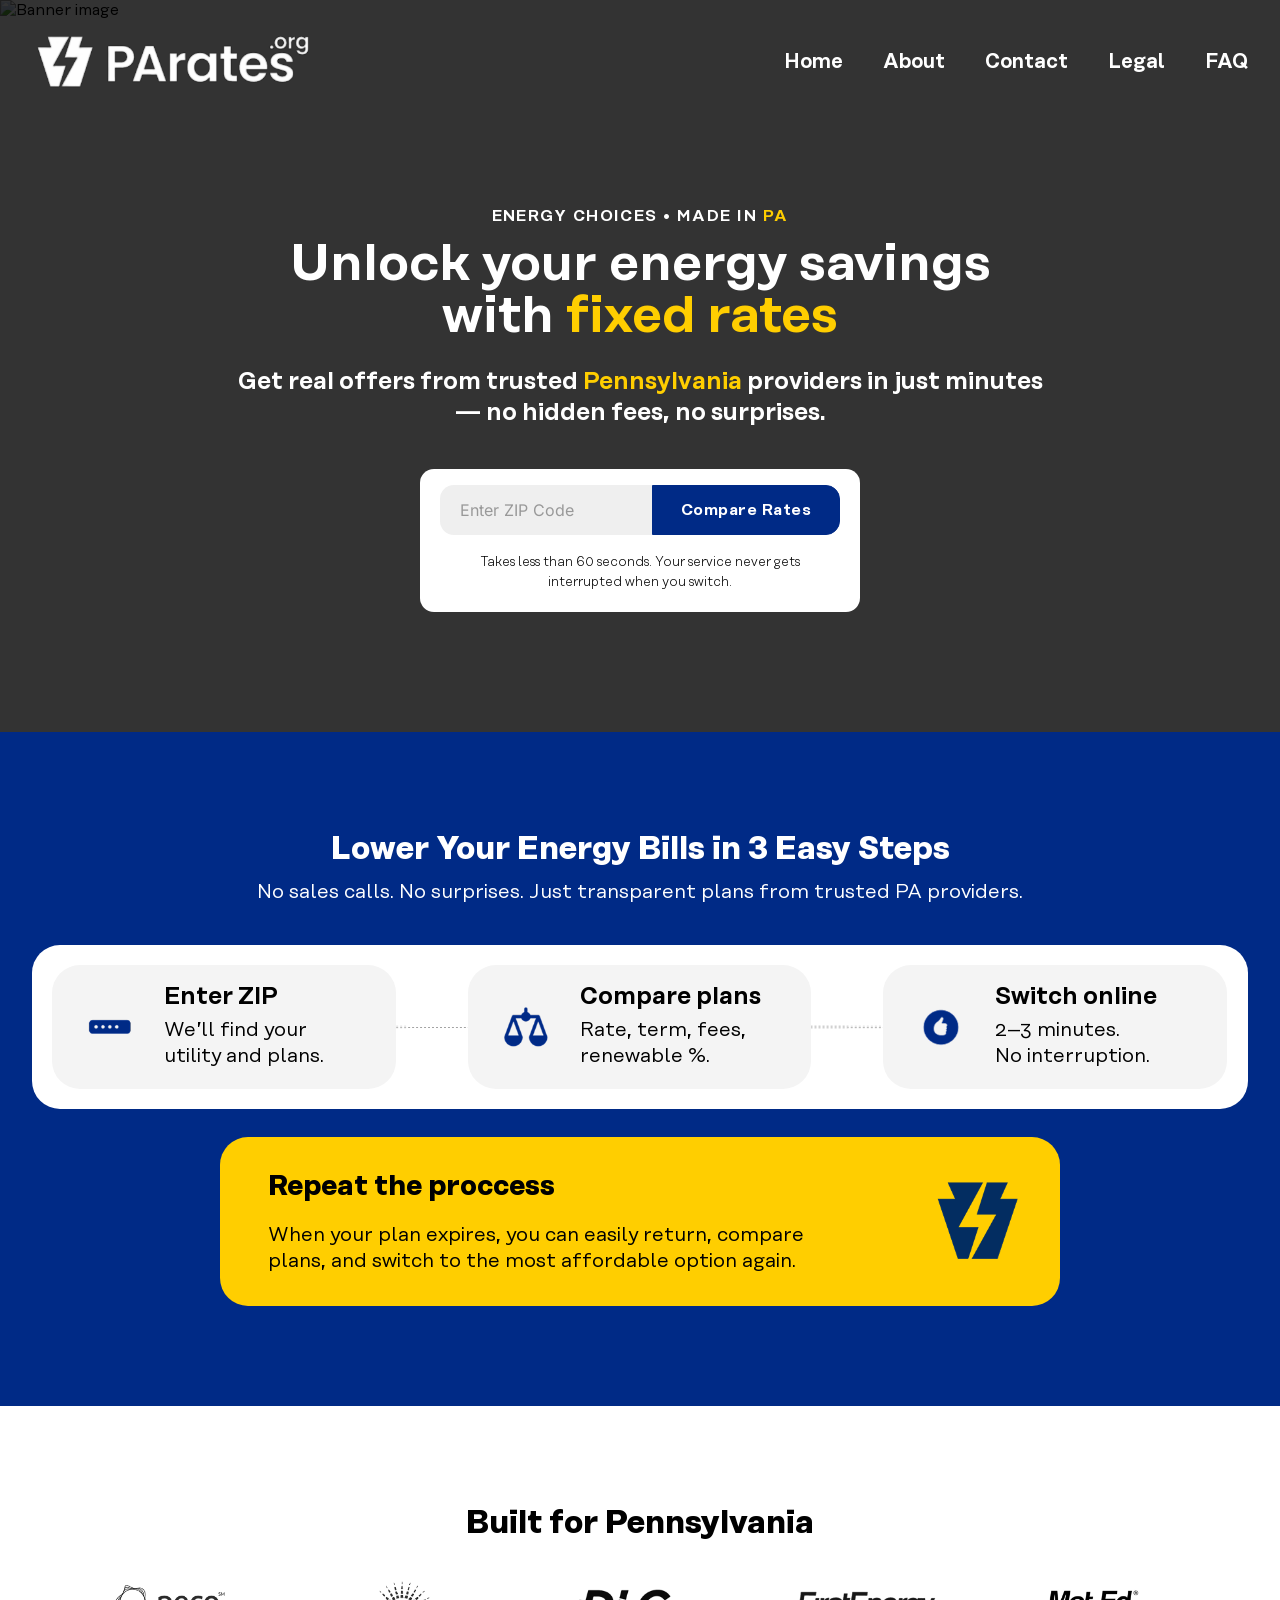
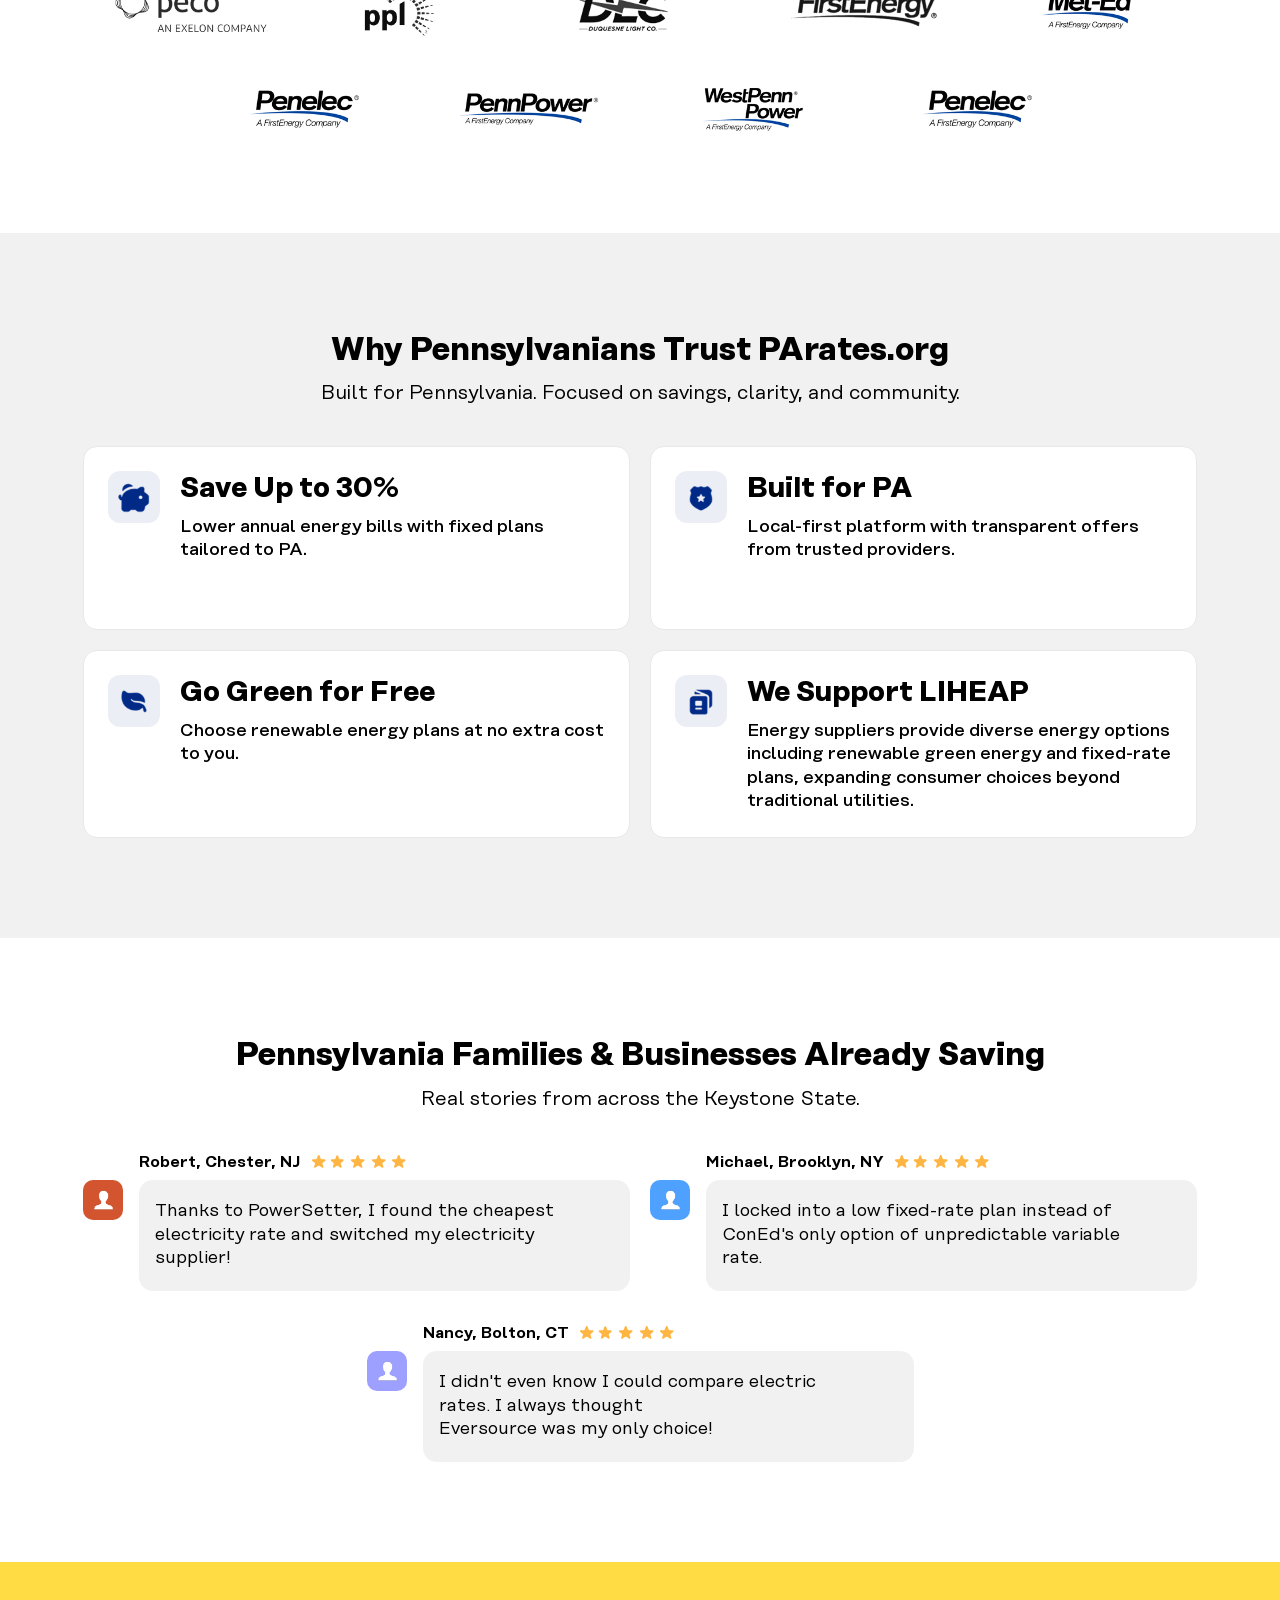
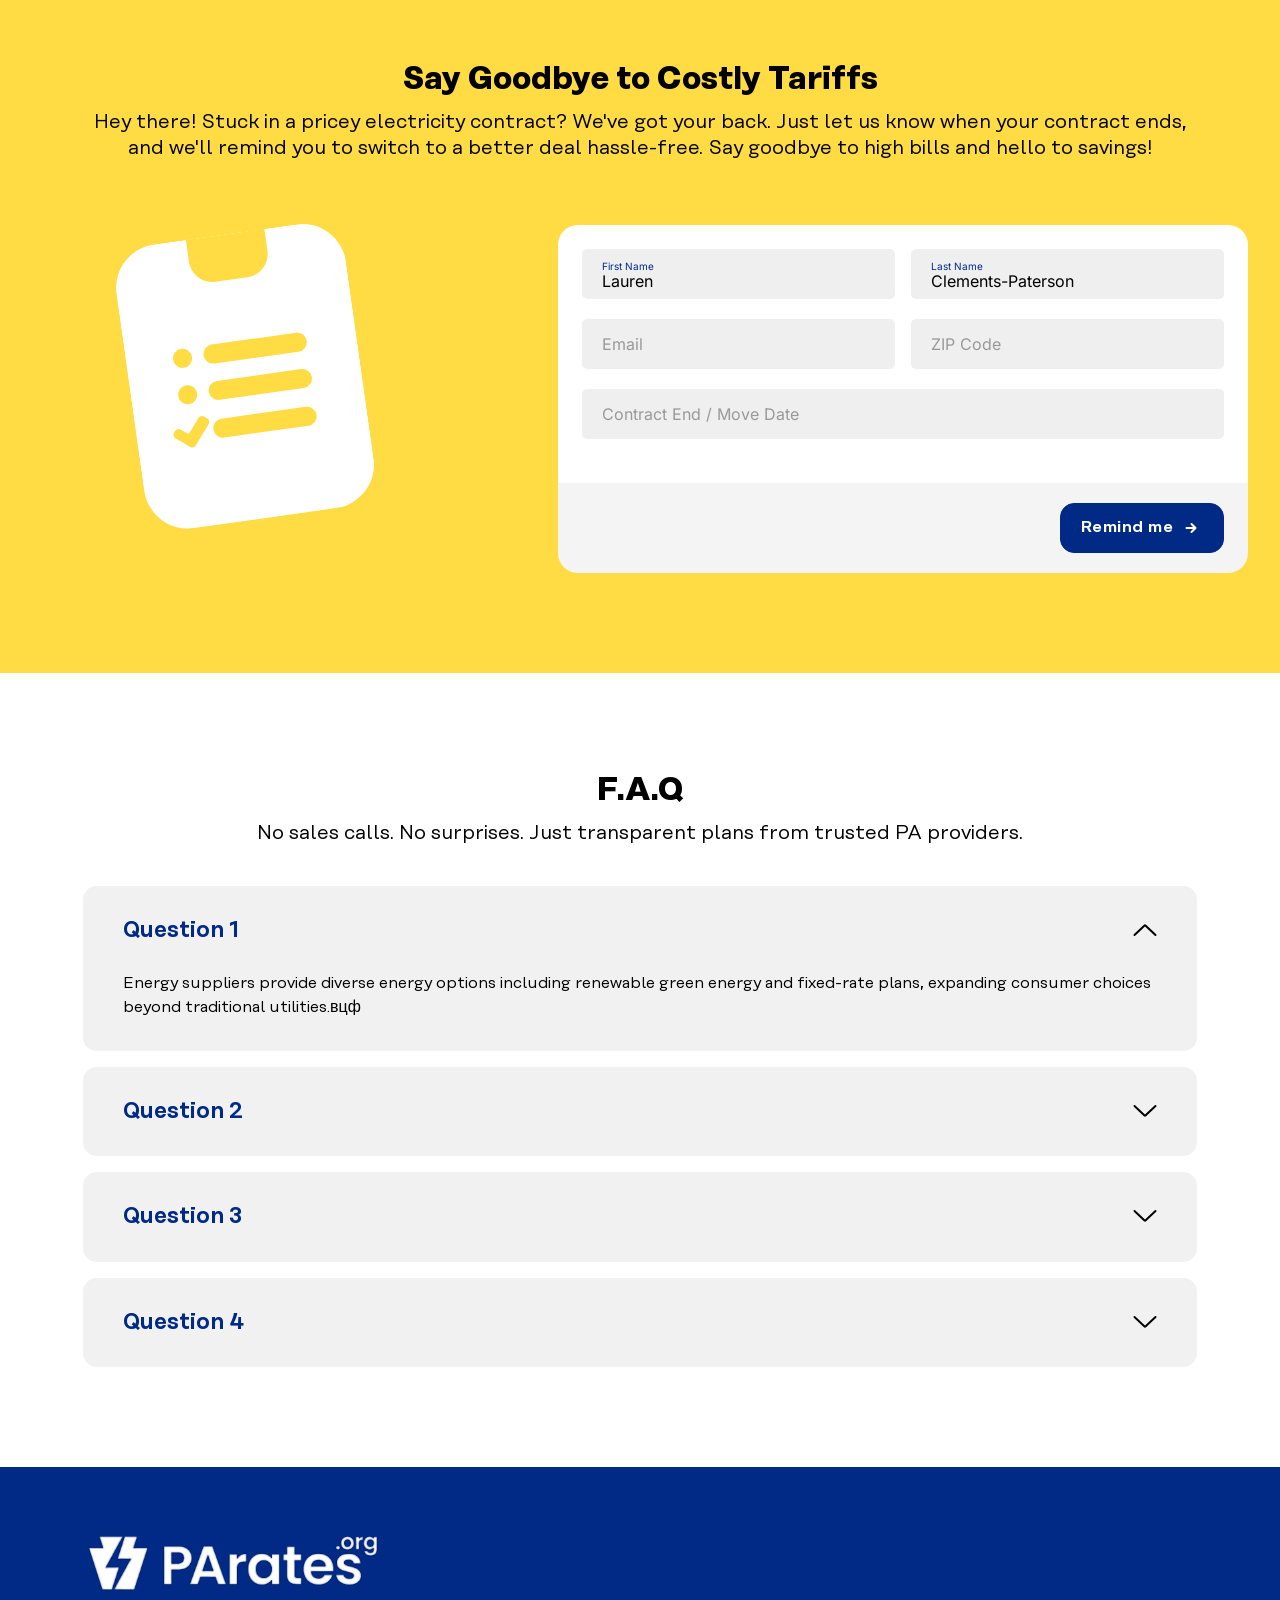
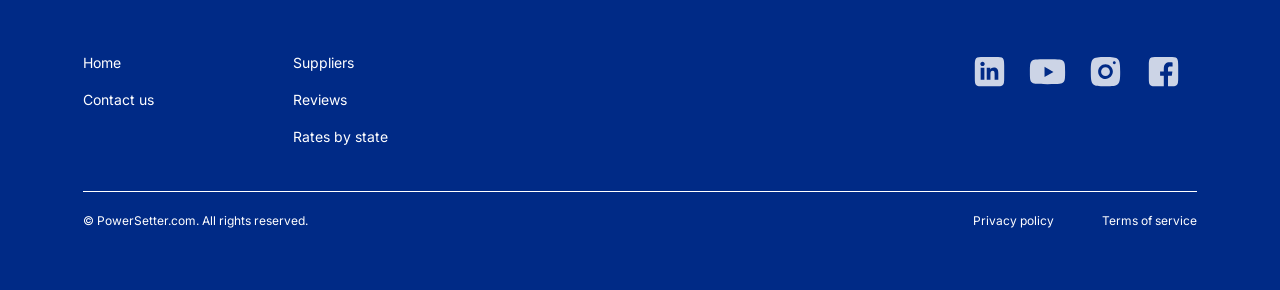
==== dest/index.html @ 34e2d86e "init commit" ====
<!DOCTYPE html>
<html lang="ru" dir="ltr">
  <head>
    <meta charset="UTF-8">
    <meta name="viewport" content="width=device-width, initial-scale=1.0, maximum-scale=1.0, user-scalable=0">
    <meta name="theme-color" content="#fff">
    <title>Main | PArates</title>
    <link href="libs/swiper/swiper-bundle.min.css" rel="stylesheet">
    <link href="styles/app.css" rel="stylesheet">
  </head>
  <body>
    <header class="header">
      <div class="container header__container">
        <div class="header__row">
          <div class="header__logo"><img class="header__logo-img" src="img/icons/logo-light.png" width="174" height="55" alt="Parates"></div>
          <nav class="header__nav" aria-label="Main navigation">
            <ul class="header__nav-list">
              <li class="header__nav-item"><a class="header__nav-link" href="#">Home</a></li>
              <li class="header__nav-item"><a class="header__nav-link" href="#about">About</a></li>
              <li class="header__nav-item"><a class="header__nav-link" href="#contact">Contact</a></li>
              <li class="header__nav-item"><a class="header__nav-link" href="#legal">Legal</a></li>
              <li class="header__nav-item"><a class="header__nav-link" href="#faq">FAQ</a></li>
            </ul>
          </nav>
          <button class="btn btn--reset btn--burger header__burger" aria-label="Toggle menu"></button>
        </div>
        <div class="header__overlay"></div>
      </div>
    </header>
    <div class="page-container container">
      <section class="section section--banner">
        <div class="home-banner">
          <div class="container home-banner__container"><img class="home-banner__img" src="img/content/home-banner/bg.png" width="1920" height="733" alt="Banner image">
            <div class="home-banner__body">
              <div class="home-banner__caption">Energy Choices • Made in <span>PA</span></div>
              <h1 class="home-banner__title">Unlock your energy savings with <span>fixed rates</span></h1>
              <div class="home-banner__text">Get real offers from trusted <span>Pennsylvania</span> providers in just minutes <br /> — no hidden fees, no surprises.</div>
              <form class="home-banner__form" action="/.php" method="POST">
                <div class="home-banner__form-group">
                  <label class="input">
                    <input class="input__cell home-banner__form-input" type="text" name="zip-code">
                    <div class="input__label">Enter ZIP Code</div>
                  </label>
                  <button class="btn btn--accent home-banner__form-submit" type="submit" aria-label="Send form">Compare Rates</button>
                </div>
                <div class="home-banner__form-caption">Takes less than 60 seconds. Your service never gets interrupted when you switch.</div>
              </form>
            </div>
          </div>
        </div>
      </section>
      <section class="section section--bg-blue">
        <div class="section__head">
          <h2 class="section__title">Lower Your Energy Bills in 3 Easy Steps</h2>
          <div class="section__text">No sales calls. No surprises. Just transparent plans from trusted PA providers.</div>
        </div>
        <div class="home-steps">
          <div class="home-steps__wrapper">
            <div class="home-steps__row">
              <div class="home-steps__card">
                <div class="home-steps__card-inner">
                  <div class="home-steps__card-icon--wrap"><img class="home-steps__card-icon" src="img/content/home-steps/icon_0.png" width="52" height="52" alt="Name card"></div>
                  <div class="home-steps__card-info">
                    <div class="home-steps__card-name">Enter ZIP</div>
                    <div class="home-steps__card-text">We’ll find your <br /> utility and plans.</div>
                  </div>
                </div>
              </div>
              <div class="home-steps__card">
                <div class="home-steps__card-inner">
                  <div class="home-steps__card-icon--wrap"><img class="home-steps__card-icon" src="img/content/home-steps/icon_1.png" width="52" height="52" alt="Name card"></div>
                  <div class="home-steps__card-info">
                    <div class="home-steps__card-name">Compare plans</div>
                    <div class="home-steps__card-text">Rate, term, fees, <br /> renewable %.</div>
                  </div>
                </div>
              </div>
              <div class="home-steps__card">
                <div class="home-steps__card-inner">
                  <div class="home-steps__card-icon--wrap"><img class="home-steps__card-icon" src="img/content/home-steps/icon_2.png" width="52" height="52" alt="Name card"></div>
                  <div class="home-steps__card-info">
                    <div class="home-steps__card-name">Switch online</div>
                    <div class="home-steps__card-text">2–3 minutes. <br /> No interruption.</div>
                  </div>
                </div>
              </div>
            </div>
          </div>
        </div>
        <div class="home-warning">
          <div class="home-warning__info">
            <div class="home-warning__name">Repeat the proccess</div>
            <div class="home-warning__text">When your plan expires, you can easily return, compare plans, and switch to the most affordable option again.</div>
          </div>
          <div class="home-warning__img--wrap"><img class="home-warning__img" src="img/content/home-warning/icon.png" width="84" height="84" alt="Repeat the proccess"></div>
        </div>
      </section>
      <section class="section">
        <div class="section__head"> 
          <h2 class="section__title">Built for Pennsylvania</h2>
        </div>
        <div class="home-partners">
          <div class="home-partners__row">
            <div class="home-partners__img--wrap"><img class="home-partners__img" src="img/content/home-partners/item_0.png" width="176" height="56" alt="Partner"></div>
            <div class="home-partners__img--wrap"><img class="home-partners__img" src="img/content/home-partners/item_1.png" width="176" height="56" alt="Partner"></div>
            <div class="home-partners__img--wrap"><img class="home-partners__img" src="img/content/home-partners/item_2.png" width="176" height="56" alt="Partner"></div>
            <div class="home-partners__img--wrap"><img class="home-partners__img" src="img/content/home-partners/item_3.png" width="176" height="56" alt="Partner"></div>
            <div class="home-partners__img--wrap"><img class="home-partners__img" src="img/content/home-partners/item_4.png" width="176" height="56" alt="Partner"></div>
            <div class="home-partners__img--wrap"><img class="home-partners__img" src="img/content/home-partners/item_5.png" width="176" height="56" alt="Partner"></div>
            <div class="home-partners__img--wrap"><img class="home-partners__img" src="img/content/home-partners/item_6.png" width="176" height="56" alt="Partner"></div>
            <div class="home-partners__img--wrap"><img class="home-partners__img" src="img/content/home-partners/item_7.png" width="176" height="56" alt="Partner"></div>
            <div class="home-partners__img--wrap"><img class="home-partners__img" src="img/content/home-partners/item_8.png" width="176" height="56" alt="Partner"></div>
          </div>
        </div>
      </section>
      <section class="section section--bg-gray">
        <div class="section__head"> 
          <h2 class="section__title">Why Pennsylvanians Trust PArates.org</h2>
          <div class="section__text">Built for Pennsylvania. Focused on savings, clarity, and community.</div>
        </div>
        <div class="home-benefits">
          <div class="home-benefits__row">
            <div class="home-benefits__card">
              <div class="home-benefits__card-inner">
                <div class="home-benefits__card-icon--wrap"><img class="home-benefits__card-icon" src="img/content/home-benefits/icon_0.png" width="36" height="36" alt="Name card"></div>
                <div class="home-benefits__info">
                  <div class="home-benefits__card-name">Save Up to 30%</div>
                  <div class="home-benefits__card-text">Lower annual energy bills with fixed plans tailored to PA.</div>
                </div>
              </div>
            </div>
            <div class="home-benefits__card">
              <div class="home-benefits__card-inner">
                <div class="home-benefits__card-icon--wrap"><img class="home-benefits__card-icon" src="img/content/home-benefits/icon_1.png" width="36" height="36" alt="Name card"></div>
                <div class="home-benefits__info">
                  <div class="home-benefits__card-name">Built for PA</div>
                  <div class="home-benefits__card-text">Local-first platform with transparent offers from trusted providers.</div>
                </div>
              </div>
            </div>
            <div class="home-benefits__card">
              <div class="home-benefits__card-inner">
                <div class="home-benefits__card-icon--wrap"><img class="home-benefits__card-icon" src="img/content/home-benefits/icon_2.png" width="36" height="36" alt="Name card"></div>
                <div class="home-benefits__info">
                  <div class="home-benefits__card-name">Go Green for Free</div>
                  <div class="home-benefits__card-text">Choose renewable energy plans at no extra cost to you.</div>
                </div>
              </div>
            </div>
            <div class="home-benefits__card">
              <div class="home-benefits__card-inner">
                <div class="home-benefits__card-icon--wrap"><img class="home-benefits__card-icon" src="img/content/home-benefits/icon_3.png" width="36" height="36" alt="Name card"></div>
                <div class="home-benefits__info">
                  <div class="home-benefits__card-name">We Support LIHEAP</div>
                  <div class="home-benefits__card-text">Energy suppliers provide diverse energy options including renewable green energy and fixed-rate plans, expanding consumer choices beyond traditional utilities.</div>
                </div>
              </div>
            </div>
          </div>
        </div>
      </section>
      <section class="section">
        <div class="section__head"> 
          <h2 class="section__title">Pennsylvania Families & Businesses Already Saving</h2>
          <div class="section__text">Real stories from across the Keystone State.</div>
        </div>
        <div class="home-reviews">
          <div class="home-reviews__row">
            <div class="home-reviews__card">
              <div class="home-reviews__card-inner">
                <div class="home-reviews__card-head">
                  <div class="home-reviews__card-name">Robert, Chester, NJ</div>
                  <div class="home-reviews__card-rating--wrap"><img class="home-reviews__card-rating" src="img/icons/rating/rating-5.svg" width="99" height="18" alt="5 star"></div>
                </div>
                <div class="home-reviews__card-body">
                  <div class="home-reviews__card-ava--wrap" style="background-color: #d3552f"></div>
                  <div class="home-reviews__card-content">
                    <div class="home-reviews__card-text">Thanks to PowerSetter, I found the cheapest electricity rate and switched my electricity supplier!</div>
                  </div>
                </div>
              </div>
            </div>
            <div class="home-reviews__card">
              <div class="home-reviews__card-inner">
                <div class="home-reviews__card-head">
                  <div class="home-reviews__card-name">Michael, Brooklyn, NY</div>
                  <div class="home-reviews__card-rating--wrap"><img class="home-reviews__card-rating" src="img/icons/rating/rating-5.svg" width="99" height="18" alt="5 star"></div>
                </div>
                <div class="home-reviews__card-body">
                  <div class="home-reviews__card-ava--wrap" style="background-color: #4fa1ff"></div>
                  <div class="home-reviews__card-content">
                    <div class="home-reviews__card-text">I locked into a low fixed-rate plan instead of ConEd's only option of unpredictable variable rate.</div>
                  </div>
                </div>
              </div>
            </div>
            <div class="home-reviews__card">
              <div class="home-reviews__card-inner">
                <div class="home-reviews__card-head">
                  <div class="home-reviews__card-name">Nancy, Bolton, CT</div>
                  <div class="home-reviews__card-rating--wrap"><img class="home-reviews__card-rating" src="img/icons/rating/rating-5.svg" width="99" height="18" alt="5 star"></div>
                </div>
                <div class="home-reviews__card-body">
                  <div class="home-reviews__card-ava--wrap" style="background-color: #9da0ff"></div>
                  <div class="home-reviews__card-content">
                    <div class="home-reviews__card-text">I didn't even know I could compare electric rates. I always thought <br />Eversource was my only choice!</div>
                  </div>
                </div>
              </div>
            </div>
          </div>
        </div>
      </section>
      <section class="section section--bg-yellow">
        <div class="section__head"> 
          <h2 class="section__title">Say Goodbye to Costly Tariffs</h2>
          <div class="section__text">Hey there! Stuck in a pricey electricity contract? We've got your back. Just let us know when your contract ends, and we'll remind you to switch to a better deal hassle-free. Say goodbye to high bills and hello to savings!</div>
        </div>
        <div class="home-feedback">
          <div class="home-feedback__img--wrap"><img class="home-feedback__img" src="img/content/home-feedback/img.svg" width="233" height="288" alt="Say Goodbye to Costly Tariffs"></div>
          <form class="home-feedback__form" action="/.php" method="POST">
            <div class="home-feedback__form-body">
              <label class="input">
                <input class="input__cell" type="text" name="first-name" value="Lauren">
                <div class="input__label">First Name</div>
              </label>
              <label class="input">
                <input class="input__cell" type="text" name="last-name" value="Clements-Paterson">
                <div class="input__label">Last Name</div>
              </label>
              <label class="input">
                <input class="input__cell" type="text" name="email">
                <div class="input__label">Email</div>
              </label>
              <label class="input">
                <input class="input__cell" type="text" name="zip-code">
                <div class="input__label">ZIP Code</div>
              </label>
              <label class="input">
                <input class="input__cell" type="text" name="contract-end">
                <div class="input__label">Contract End / Move Date</div>
              </label>
            </div>
            <div class="home-feedback__form-footer">
              <button class="btn btn--accent btn--arrow-right" type="submit" aria-label="Send form">Remind me</button>
            </div>
          </form>
        </div>
      </section>
      <section class="section">
        <div class="section__head"> 
          <h2 class="section__title">F.A.Q</h2>
          <div class="section__text">No sales calls. No surprises. Just transparent plans from trusted PA providers.</div>
        </div>
        <div class="home-faq">
          <div class="home-faq__card">
            <button class="btn--reset home-faq__card-btn js-acc" aria-expanded="true" aria-label="Toggle acc">Question 1</button>
            <div class="home-faq__card-content">
              <p>Energy suppliers provide diverse energy options including renewable green energy and fixed-rate plans, expanding consumer choices beyond traditional utilities.вцф</p>
            </div>
          </div>
          <div class="home-faq__card">
            <button class="btn--reset home-faq__card-btn js-acc" aria-expanded="false" aria-label="Toggle acc">Question 2</button>
            <div class="home-faq__card-content">
              <p>Answer 2</p>
            </div>
          </div>
          <div class="home-faq__card">
            <button class="btn--reset home-faq__card-btn js-acc" aria-expanded="false" aria-label="Toggle acc">Question 3</button>
            <div class="home-faq__card-content">
              <p>Answer 3</p>
            </div>
          </div>
          <div class="home-faq__card">
            <button class="btn--reset home-faq__card-btn js-acc" aria-expanded="false" aria-label="Toggle acc">Question 4</button>
            <div class="home-faq__card-content">
              <p>Answer 4</p>
            </div>
          </div>
        </div>
      </section>
    </div>
    <footer class="footer">
      <div class="container footer__container"><a class="footer__logo" href="#"><img src="img/icons/logo-light.png" width="174" height="55" alt="Parates"></a>
        <div class="footer__main">
          <div class="footer__col">
            <nav class="footer__nav" aria-label="Main navigation">
              <ul>
                <li><a href="#">Home</a></li>
                <li><a href="#">Suppliers</a></li>
                <li><a href="#">Contact us</a></li>
                <li><a href="#">Reviews</a></li>
                <li><a href="#">Rates by state</a></li>
              </ul>
            </nav>
          </div>
          <div class="footer__col">
            <div class="footer__social social social--light"><a class="social__link social__link--ln" href="#ln" target="_blank" title="Go to LinkedIn"></a><a class="social__link social__link--yb" href="#yb" target="_blank" title="Go to YouTube"></a><a class="social__link social__link--inst" href="#inst" target="_blank" title="Go to Instagram"></a><a class="social__link social__link--fb" href="#fb" target="_blank" title="Go to Facebook"></a></div>
          </div>
        </div>
        <div class="footer__copy">
          <div class="footer__copy-col">
            <p>© PowerSetter.com. All rights reserved.</p>
          </div>
          <div class="footer__copy-col"><a href="privacy-policy.html">Privacy policy</a><a href="terms.html">Terms of service</a></div>
        </div>
      </div>
    </footer>
    <script src="libs/swiper/swiper-bundle.min.js"></script>
    <script src="scripts/main.js"></script>
  </body>
</html>
---- dest/styles/app.css ----
:root {
  --color-white-solid: #fff;
  --color-azure-26: #002a86;
  --color-yellow-50-120: rgba(255, 206, 0, 0.12);
  --color-yellow-50-0: rgba(255, 206, 0, 0);
  --color-white--120: rgba(255, 255, 255, 0.12);
  --color-white--360: rgba(255, 255, 255, 0.36);
  --color-white--750: rgba(255, 255, 255, 0.75);
  --color-yellow-50: #ffce00;
  --color-grey-11: #1b1b1b;
  --color-azure-31: #1a3d86;
  --color-white--850: rgba(255, 255, 255, 0.85);
  --color-grey-17: #2b2b2b;
  --color-grey-33: #555;
  --color-grey-96: #f5f5f5;
  --color-grey-91: #e8e8e8;
  --color-azure-26-80: rgba(0, 42, 134, 0.08);
  --color-spring-green-44-100: rgba(58, 166, 85, 0.1);
  --color-spring-green-44: #3aa655;
  --color-grey-40: #666;
  --color-azure-17: #0b1e4b;
  --color-white--920: rgba(255, 255, 255, 0.92);
  --color-black--100: rgba(0, 0, 0, 0.1);
  --color-yellow-50-160: rgba(255, 206, 0, 0.16);
  --color-orange-41: #d19b00;
  --color-white--180: rgba(255, 255, 255, 0.18);
  --color-white--900: rgba(255, 255, 255, 0.9);
  --color-orange-48: #f5b400;
  --resolution-blue: #002a86;
  --green-energy: #3aa655;
  --colorcharcoal: #2b2b2b;
  --keystone-gold: #ffce00;
  --font-family: "Inter", sans-serif;
  --second-family: "Rational Text", sans-serif;
  --third-family: "Rational Display", sans-serif;
}

@font-face {
  font-display: swap;
	font-family: 'Inter';
	font-style: normal;
	font-weight: 400;
	src: url('../fonts/inter/inter-regular.woff2') format('woff2'),
		url('../fonts/inter/inter-regular.ttf') format('truetype');
}

@font-face {
  font-display: swap;
	font-family: 'Inter';
	font-style: normal;
	font-weight: 600;
	src: url('../fonts/inter/inter-semibold.woff2') format('woff2'),
		url('../fonts/inter/inter-semibold.ttf') format('truetype');
}

@font-face {
  font-display: swap;
	font-family: 'Inter';
	font-style: normal;
	font-weight: 700;
	src: url('../fonts/inter/inter-bold.woff2') format('woff2'),
		url('../fonts/inter/inter-bold.ttf') format('truetype');
}

@font-face {
  font-display: swap;
	font-family: 'Rational Text';
	font-style: normal;
	font-weight: 200;
	src: url('../fonts/rational-text/rational-text-extralight.woff2') format('woff2'),
		url('../fonts/rational-text/rational-text-extralight.ttf') format('truetype');
}

@font-face {
  font-display: swap;
	font-family: 'Rational Text';
	font-style: normal;
	font-weight: 300;
	src: url('../fonts/rational-text/rational-text-light.woff2') format('woff2'),
		url('../fonts/rational-text/rational-text-light.ttf') format('truetype');
}

@font-face {
  font-display: swap;
	font-family: 'Rational Text';
	font-style: normal;
	font-weight: 400;
	src: url('../fonts/rational-text/rational-text-book.woff2') format('woff2'),
		url('../fonts/rational-text/rational-text-book.ttf') format('truetype');
}

@font-face {
  font-display: swap;
	font-family: 'Rational Text';
	font-style: normal;
	font-weight: 500;
	src: url('../fonts/rational-text/rational-text-medium.woff2') format('woff2'),
		url('../fonts/rational-text/rational-text-medium.ttf') format('truetype');
}

@font-face {
  font-display: swap;
	font-family: 'Rational Text';
	font-style: normal;
	font-weight: 600;
	src: url('../fonts/rational-text/rational-text-semibold.woff2') format('woff2'),
		url('../fonts/rational-text/rational-text-semibold.ttf') format('truetype');
}

@font-face {
  font-display: swap;
	font-family: 'Rational Display';
	font-style: normal;
	font-weight: 500;
	src: url('../fonts/rational-display/rational-display-medium.woff2') format('woff2'),
		url('../fonts/rational-display/rational-display-medium.ttf') format('truetype');
}

@font-face {
  font-display: swap;
	font-family: 'Rational Display';
	font-style: normal;
	font-weight: 600;
	src: url('../fonts/rational-display/rational-display-semibold.woff2') format('woff2'),
		url('../fonts/rational-display/rational-display-semibold.ttf') format('truetype');
}

@font-face {
  font-display: swap;
	font-family: 'Rational Display';
	font-style: normal;
	font-weight: 700;
	src: url('../fonts/rational-display/rational-display-bold.woff2') format('woff2'),
		url('../fonts/rational-display/rational-display-bold.ttf') format('truetype');
}

html {
  line-height: 1.15;
  -webkit-text-size-adjust: 100%;
}

body {
  margin: 0;
}

h1 {
  font-size: 2em;
  margin: .67em 0;
}

hr {
  box-sizing: content-box;
  height: 0;
  overflow: visible;
}

a {
  background-color: transparent;
}

abbr[title] {
  border-bottom: none;
  text-decoration: underline dotted;
}

b,strong {
  font-weight: bolder;
}

small {
  font-size: 87%;
}

sub,sup {
  font-size: 75%;
  line-height: 0;
  position: relative;
  vertical-align: baseline;
}

sub {
  bottom: -.25em;
}

sup {
  top: -.5em;
}

img {
  border-style: none;
}

button,input,optgroup,select,textarea {
  font-family: inherit;
  font-size: 100%;
  line-height: 1.15;
  margin: 0;
}

button,input {
  overflow: visible;
}

button,select {
  text-transform: none;
}

[type="button"],[type="reset"],[type="submit"],button {
  -webkit-appearance: button;
}

[type="button"]::-moz-focus-inner,[type="reset"]::-moz-focus-inner,[type="submit"]::-moz-focus-inner,button::-moz-focus-inner {
  border-style: none;
  padding: 0;
}

[type="button"]:-moz-focusring,[type="reset"]:-moz-focusring,[type="submit"]:-moz-focusring,button:-moz-focusring {
  outline: 1px dotted ButtonText;
}

fieldset {
  padding: .35em .75em .625em;
}

legend {
  box-sizing: border-box;
  color: inherit;
  display: table;
  max-width: 100%;
  white-space: normal;
  padding: 0;
}

progress {
  vertical-align: baseline;
}

textarea {
  overflow: auto;
}

[type="checkbox"],[type="radio"] {
  box-sizing: border-box;
  padding: 0;
}

[type="number"]::-webkit-inner-spin-button,[type="number"]::-webkit-outer-spin-button {
  height: auto;
}

[type="search"] {
  -webkit-appearance: textfield;
  outline-offset: -2px;
}

[type="search"]::-webkit-search-decoration {
  -webkit-appearance: none;
}

::-webkit-file-upload-button {
  -webkit-appearance: button;
  font: inherit;
}

summary {
  display: list-item;
}

* {
  box-sizing: border-box;
}

details,main {
  display: block;
}

code,kbd,pre,samp {
  font-family: monospace, monospace;
  font-size: 1em;
}

[hidden],template {
  display: none;
}

a,button {
  -webkit-tap-highlight-color: transparent;
}

.link,a {
  text-decoration: underline;
  text-decoration-color: transparent;
  text-underline-offset: 8px;
  transition: .15s;
}

.link:hover,a:hover {
}

body {
  font-family: var(--second-family);
  color: #000;
  font-weight: 400;
  font-size: 16px;
  line-height: 1.3;
  background: #fff;
	/* overflow-x: hidden */;
}

.h1,.h2,.h3,.h4,.h5,h1,h2,h3,h4,h5 {
  color: #000;
  font-family: var(--third-family);
  font-weight: 700;
  margin-top: 0;
}

.h1,h1 {
  font-weight: 600;
  font-size: 26px;
  line-height: 1;
  margin: 0 0 24px;
}

.h2,h2 {
  font-size: 24px;
  line-height: 1.1;
  margin: 0 0 20px;
}

.h3,h3 {
  font-size: 20px;
  line-height: 1.2;
  margin: 0 0 24px;
}

.h4,h4 {
  font-size: 24px;
  line-height: 1.1;
  margin: 0 0 16px;
}

.text,p {
  font-weight: 400;
  font-size: 14px;
  line-height: 1.5;
  margin: 16px 0;
}

ul:not([class]) {
  font-weight: 400;
  font-size: 16px;
  line-height: 1.8;
}

b,strong {
  font-weight: 700;
}

.text-uppercace {
  text-transform: uppercase;
}

.text-center {
  text-align: center;
}

.text-lg-center {
}

.container {
  margin-right: auto;
  margin-left: auto;
  padding: 0 10px;
  max-width: 1178px;
}

.wrapper {
  overflow: hidden;
}

.page-container {
  flex: 1 1 auto;
}

.main-aside-container {
  margin: 20px 0 80px;
}

.main-block {
  width: 100%;
}

.aside {
  min-width: 212px;
  max-width: 212px;
  margin-left: 102px;
}

.btn {
  font-family: var(--second-family);
  color: var(--color-white-solid);
  font-weight: 600;
  font-size: 13px;
  letter-spacing: 0.04em;
  white-space: nowrap;
  line-height: unset;
  position: relative;
  text-decoration: none;
  background: transparent;
  display: inline-flex;
  align-items: center;
  justify-content: center;
  padding: 0 20px;
  min-height: 50px;
  transition: .2s;
  border-radius: 5px;
  outline: 0;
  cursor: pointer;
  user-select: none;
  border: 1px solid var(--color-white-solid);
}

.btn:hover {
}

.btn--reset {
  margin: 0;
  padding: 0;
  outline: 0;
  border: 0;
  min-height: 1px;
  border-radius: 0;
  background-color: transparent;
  cursor: pointer;
}

.btn--accent {
  color: var(--color-white-solid);
  background: var(--color-azure-26);
  border-color: var(--color-azure-26);
  box-shadow: 0 3px 8px 0 rgba(0, 0, 0, 0);
}

.btn--accent:hover {
}

.btn--accent.btn--arrow-right:after {
  background-image: url('../img/icons/arrow-right-light.svg');
}

.btn--burger:before {
  content: '';
  width: 24px;
  height: 24px;
  min-width: 24px;
  background-repeat: no-repeat;
  background-position: center;
  background-size: contain;
}

.btn--arrow-right:after {
  content: '';
  width: 24px;
  height: 24px;
  min-width: 24px;
  background-repeat: no-repeat;
  background-position: center;
  background-size: contain;
  margin-left: 6px;
}

.btn--burger:before {
  background-image: url('../img/icons/burger.svg');
}

.btns-spacer {
  display: flex;
  flex-wrap: wrap;
  margin-bottom: -12px;
}

.btns-spacer > * {
  margin-right: 12px;
  margin-bottom: 12px;
}

.form__group {
  display: flex;
  flex-wrap: wrap;
  gap: 0 16px;
}

.form__group > * {
  width: calc(50% - 10px);
}

.form__send {
  width: 100%;
  min-height: 64px;
}

.form__footer {
  margin-top: 24px;
}

.input {
  font-family: var(--font-family);
  margin-bottom: 20px;
  display: block;
  position: relative;
}

.input__label {
  color: #999;
  font-weight: 400;
  font-size: 16px;
  line-height: 1.2;
  display: inline-block;
  position: absolute;
  top: 16px;
  left: 20px;
  transition: .2s;
}

.input__cell {
  position: relative;
  font-family: var(--font-family);
  color: #000;
  font-weight: 400;
  font-size: 16px;
  line-height: 1.2;
  background: #efefef;
  border-radius: 5px;
  min-height: 50px;
  padding-right: 20px;
  padding-left: 20px;
  padding-top: 16px;
  width: 100%;
  transition: .2s;
  resize: none;
  border: none;
  outline: none;
}

.input__cell:focus ~ .input__label {
  color: var(--color-azure-26);
  font-size: 10px;
  top: 11px;
}

.input__cell:focus::placeholder {
  color: transparent;
}

.input-has-value .input__label {
  color: var(--color-azure-26);
  font-size: 10px;
  top: 11px;
}

.list-reset {
  list-style: none;
  padding: 0;
  margin: 0;
}

.overflow-hidden {
  overflow: hidden;
}

.visibility-hidden {
  visibility: hidden;
}

img {
  display: block;
  max-width: 100%;
  width: auto;
  height: auto;
}

.img-cover {
  position: absolute;
  top: 0;
  left: 0;
  width: 100%;
}

.img-cover--wrap {
  overflow: hidden;
  position: relative;
}

.hide-xl-down {
}

.hide-xl-only {
}

.hide-lg-down {
}

.hide-lg-up {
}

.hide-md-down {
}

.hide-md-up {
}

.hide-sm-down {
}

.hide-sm-only {
}

.social {
  display: flex;
}

.social__link {
  display: inline-flex;
  align-items: center;
  margin-right: 10px;
  opacity: .8;
  transition: .2s;
}

.social__link:hover {
}

.social__link:before {
  content: '';
  background-repeat: no-repeat;
  background-position: center;
  background-size: contain;
  width: 48px;
  height: 48px;
  min-width: 48px;
}

.social__link--ln:before {
}

.social__link--yb:before {
}

.social__link--inst:before {
}

.social__link--fb:before {
}

.social--light .social__link--ln:before {
  background-image: url('../img/icons/social/ln.svg');
}

.social--light .social__link--yb:before {
  background-image: url('../img/icons/social/yb.svg');
}

.social--light .social__link--inst:before {
  background-image: url('../img/icons/social/inst.svg');
}

.social--light .social__link--fb:before {
  background-image: url('../img/icons/social/fb.svg');
}

.section {
  position: relative;
  margin: 40px 0;
}

.section:first-child {
  margin-top: 0;
}

.section__head {
  text-align: center;
  margin-bottom: 32px;
}

.section__title {
  margin-bottom: 0;
}

.section__text {
  font-size: 14px;
  margin: 12px 0 0;
}

.section--banner {
  position: relative;
  top: 0;
  left: 50%;
  transform: translateX(-50%);
  width: 100vw;
  overflow: hidden;
  margin-bottom: 0;
}

.section--banner + .section--bg-blue {
  margin-top: 0;
}

.section--bg-blue,.section--bg-gray,.section--bg-yellow {
  padding: 40px 0;
}

.section--bg-blue:before,.section--bg-gray:before,.section--bg-yellow:before {
  content: '';
  width: 100vw;
  height: 100%;
  position: absolute;
  top: 0;
  left: 50%;
  transform: translateX(-50%);
  z-index: -1;
}

.section--bg-blue .section__text,.section--bg-blue .section__title {
  color: #fff;
}

.section--bg-blue:before {
  background: var(--color-azure-26);
}

.section--bg-gray:before {
  background: #f1f1f1;
}

.section--bg-yellow:before {
  background: #ffdb44;
}

.fadeIn {
  animation: fadeIn .2s;
  display: block;
}

@keyframes fadeIn {
  0% {
    opacity: 0;
  }

  100% {
    opacity: 1;
  }
}

.header {
  position: relative;
  z-index: 99;
  padding: 20px 0;
  margin-bottom: -88px;
}

.header__container {
  max-width: 1680px;
}

.header__row {
  display: flex;
  align-items: center;
  justify-content: space-between;
  min-height: 48px;
}

.header__logo {
  display: block;
  min-width: 160px;
  max-width: 160px;
}

.header__nav {
  right: 10px;
  top: 60px;
}

.header__nav-list {
  list-style: none;
  padding: 0;
  margin: 0;
}

.header__nav-item {
  border-bottom: 1px solid rgba(158, 168, 175, .2);
}

.header__nav-item:last-child {
  margin: 0;
  border: none;
}

.header__nav-link {
  color: #000;
  font-weight: 600;
  font-size: 16px;
  display: inline-flex;
  align-items: center;
  min-height: 48px;
}

.header__nav-link:hover {
}

.header__burger {
  width: 40px;
  height: 40px;
}

.header__overlay {
  position: fixed;
  top: 0;
  right: 0;
  bottom: 0;
  left: 0;
  background: rgba(0, 0, 0, .4);
  display: none;
  opacity: 0;
}

.header__overlay.is-show {
}

.header-mobile-menu .header__nav {
}

.home-banner {
  padding: 60px 0;
  display: flex;
  flex-direction: column;
  justify-content: flex-end;
}

.home-banner::before {
  content: '';
  width: 100%;
  height: 100%;
  position: absolute;
  top: 0;
  left: 0;
  background: rgba(0, 0, 0, .8);
  z-index: -1;
}

.home-banner__img {
  position: absolute;
  top: 0;
  left: 50%;
  transform: translateX(-50%);
  width: 100%;
  height: 100%;
  object-fit: cover;
  z-index: -2;
}

.home-banner__body {
  padding-top: 88px;
}

.home-banner__caption {
  font-family: var(--third-family);
  color: var(--color-white-solid);
  font-weight: 600;
  font-size: 12px;
  letter-spacing: 0.09em;
  text-transform: uppercase;
  text-align: center;
  margin-bottom: 8px;
}

.home-banner__caption span {
  color: var(--color-yellow-50);
}

.home-banner__title {
  color: var(--color-white-solid);
  text-align: center;
  max-width: 710px;
  margin: 0 auto;
}

.home-banner__title span {
  color: var(--color-yellow-50);
}

.home-banner__text {
  font-family: var(--third-family);
  color: var(--color-white-solid);
  font-weight: 600;
  font-size: 16px;
  text-align: center;
  margin: 32px 0 0;
}

.home-banner__text span {
  color: var(--color-yellow-50);
}

.home-banner__form {
  background: var(--color-white-solid);
  border-radius: 14px;
  padding: 16px 20px 20px;
  max-width: 440px;
  margin: 60px auto 0;
}

.home-banner__form .input {
  width: 100%;
  margin: 0;
}

.home-banner__form-group {
  display: flex;
}

.home-banner__form-input {
  border-radius: 14px 0 0 14px;
}

.home-banner__form-submit {
  font-size: 16px;
  letter-spacing: 0.03em;
  border-radius: 0 14px 14px 0;
  padding: 0 16px;
}

.home-banner__form-caption {
  font-weight: 300;
  font-size: 13px;
  line-height: 1.5;
  text-align: center;
  max-width: 333px;
  margin: 18px auto 0;
}

.home-steps {
  font-family: var(--second-family);
}

.home-steps__wrapper {
  position: relative;
  background: var(--color-white-solid);
  padding: 24px;
  border-radius: 14px;
}

.home-steps__wrapper::before {
  content: '';
  width: 2px;
  background-position: center;
  background-repeat: repeat;
  background-size: contain;
  background: url('../img/content/home-steps/line-vertical.svg');
  position: absolute;
  left: 50%;
  top: 24px;
  bottom: 24px;
  transform: translateX(-50%);
  z-index: 1;
}

.home-steps__row {
  display: flex;
  flex-wrap: wrap;
  margin-right: -24px;
  margin-left: -24px;
  margin-bottom: -32px;
}

.home-steps__card {
  position: relative;
  z-index: 1;
  width: 100%;
  padding: 0 24px;
  margin-bottom: 32px;
}

.home-steps__card-inner {
  background: #f4f4f4;
  border-radius: 10px;
  height: 100%;
  padding: 10px 10px 10px 20px;
  display: flex;
  align-items: center;
}

.home-steps__card-icon--wrap {
  min-width: 36px;
  max-width: 36px;
  margin-right: 20px;
}

.home-steps__card-name {
  font-family: var(--third-family);
  font-weight: 600;
  font-size: 18px;
  line-height: 1;
}

.home-steps__card-text {
  font-size: 16px;
  margin-top: 8px;
}

.home-warning {
  font-family: var(--second-family);
  background: var(--color-yellow-50);
  border-radius: 28px;
  padding: 24px 32px;
  display: flex;
  align-items: center;
  justify-content: space-between;
  margin-top: 16px;
  max-width: 720px;
  margin-right: auto;
  margin-left: auto;
}

.home-warning__info {
  max-width: 540px;
}

.home-warning__name {
  font-family: var(--third-family);
  font-weight: 600;
  font-size: 18px;
  margin: 0;
}

.home-warning__text {
  font-size: 16px;
  margin: 16px 0 0;
}

.home-warning__img--wrap {
  min-width: 60px;
  max-width: 60px;
  margin-left: 32px;
}

.home-partners {
  overflow: hidden;
}

.home-partners__row {
  display: flex;
  flex-wrap: wrap;
  justify-content: center;
  margin-right: -10px;
  margin-left: -10px;
  margin-bottom: -48px;
  padding: 0 20px;
}

.home-partners__img {
  max-height: 100%;
  height: 100%;
  object-fit: contain;
}

.home-partners__img--wrap {
  width: 50%;
  max-height: 56px;
  padding: 0 10px;
  margin-bottom: 48px;
}

.home-benefits__row {
  display: flex;
  flex-wrap: wrap;
  margin-right: -10px;
  margin-left: -10px;
  margin-bottom: -12px;
}

.home-benefits__card {
  width: 100%;
  padding: 0 10px;
  margin-bottom: 12px;
}

.home-benefits__card-inner {
  background: var(--color-white-solid);
  border: 1px solid var(--color-grey-91);
  border-radius: 12px;
  padding: 20px;
  height: 100%;
  display: flex;
  align-items: flex-start;
}

.home-benefits__card-icon {
  min-width: 36px;
  max-width: 36px;
}

.home-benefits__card-icon--wrap {
  background: var(--color-azure-26-80);
  border-radius: 12px;
  display: flex;
  align-items: center;
  justify-content: center;
  margin-right: 20px;
  width: 52px;
  height: 52px;
  min-width: 52px;
}

.home-benefits__card-name {
  font-family: var(--third-family);
  font-weight: 600;
  font-size: 18px;
}

.home-benefits__card-text {
  font-weight: 400;
  font-size: 16px;
  margin: 8px 0 0;
}

.home-reviews__row {
  display: flex;
  flex-wrap: wrap;
  justify-content: center;
  margin-right: -10px;
  margin-left: -10px;
  margin-bottom: -20px;
}

.home-reviews__card {
  width: 100%;
  padding: 0 10px;
  margin-bottom: 20px;
}

.home-reviews__card-head {
  display: flex;
  gap: 8px;
  align-items: center;
  margin-bottom: 8px;
  padding-left: 44px;
}

.home-reviews__card-body {
  display: flex;
  align-items: flex-start;
}

.home-reviews__card-name {
  font-weight: 600;
  font-size: 16px;
}

.home-reviews__card-rating {
  min-width: 84px;
  max-width: 84px;
}

.home-reviews__card-ava {
  width: 100%;
  height: 100%;
  object-fit: cover;
}

.home-reviews__card-ava--wrap {
  min-width: 32px;
  max-width: 32px;
  height: 32px;
  border-radius: 10px;
  margin-right: 12px;
  background-image: url('../img/icons/no-avatar.png');
  background-position: center;
  background-repeat: no-repeat;
  background-size: 20px;
}

.home-reviews__card-content {
  background: #f1f1f1;
  border-radius: 14px;
  padding: 16px 32px 16px 12px;
}

.home-reviews__card-text {
  font-size: 16px;
}

.home-feedback {
  display: flex;
  align-items: flex-start;
  margin-top: 32px;
}

.home-feedback__img {
  transform: rotate(-8deg);
  min-width: 232px;
  max-width: 232px;
  margin: 0 auto;
}

.home-feedback__img--wrap {
  margin-top: 8px;
  transform: translateX(-50px);
  width: 100%;
  display: none;
}

.home-feedback__form {
  border-radius: 20px;
  margin-left: auto;
  margin-right: auto;
  width: 100%;
  max-width: 720px;
  overflow: hidden;
}

.home-feedback__form-body {
  background: var(--color-white-solid);
  padding: 24px;
  display: flex;
  flex-wrap: wrap;
  gap: 0 16px;
}

.home-feedback__form-body > * {
  flex: 1 1 240px;
}

.home-feedback__form-footer {
  background: #f4f4f4;
  padding: 20px;
  display: flex;
}

.home-feedback__form-footer .btn {
  font-size: 16px;
  border-radius: 14px;
  letter-spacing: 0.03em;
  margin-left: auto;
}

.home-faq__card {
  background: #f1f1f1;
  border-radius: 14px;
  padding: 28px 32px;
  margin-bottom: 12px;
}

.home-faq__card:last-child {
  margin: 0;
}

.home-faq__card-btn {
  font-family: var(--third-family);
  color: var(--color-azure-26);
  font-weight: 600;
  font-size: 18px;
  width: 100%;
  display: flex;
  justify-content: space-between;
}

.home-faq__card-btn:after {
  content: '';
  width: 20px;
  height: 20px;
  min-width: 20px;
  background: url('../img/icons/home-faq-chevron.svg') no-repeat center / contain;
  margin-left: 32px;
  transition: .2s;
}

.home-faq__card-btn:hover {
}

.home-faq__card-btn[aria-expanded="true"]:after {
  transform: rotate(180deg);
}

.home-faq__card-btn[aria-expanded="true"] ~ .home-faq__card-content {
  margin-top: 28px;
}

.home-faq__card-content {
  height: 0;
  transition: .2s;
  overflow: hidden;
}

.home-faq__card-content > * {
  margin: 20px 0;
}

.home-faq__card-content > *:last-child {
  margin-bottom: 0;
}

.home-faq__card-content > *:first-child {
  margin-top: 0;
}

.footer {
  font-family: var(--font-family);
  background: var(--color-azure-26);
  padding: 40px 0;
}

.footer__logo {
  display: none;
  min-width: 226px;
  max-width: 226px;
  margin-bottom: 40px;
}

.footer__main {
}

.footer__col {
  margin-bottom: 40px;
}

.footer__col:last-child {
  margin: 0;
}

.footer__nav {
  max-width: 700px;
}

.footer__nav ul {
  list-style: none;
  padding: 0;
  margin: 0 -10px;
  display: flex;
  flex-wrap: wrap;
  justify-content: flex-end;
}

.footer__nav ul li {
  width: 50%;
  padding: 0 10px;
}

.footer__nav ul a {
  color: var(--color-white-solid);
  font-weight: 400;
  font-size: 14px;
  line-height: 1.8;
}

.footer__nav ul a:hover {
}

.footer__copy {
  display: flex;
  flex-wrap: wrap;
  align-items: center;
  justify-content: space-between;
  gap: 10px 20px;
  margin-top: 40px;
  padding-top: 20px;
  border-top: 1px solid var(--color-white-solid);
}

.footer__copy-col {
  display: flex;
  gap: 10px 48px;
}

.footer__copy-col a:not([class]),.footer__copy-col p:not([class]) {
  color: #999;
  font-size: 12px;
  margin: 0;
}

.footer__copy-col a:not([class]):hover {
}

@media (min-width: 480px) {
  .container {
    padding: 0 32px;
  }

  .hide-sm-only {
    display: none;
  }

  .section {
    margin: 60px 0;
  }

  .section__text {
    font-size: 18px;
  }

  .section--banner {
    margin-bottom: 0;
  }

  .section--banner + .section--bg-blue {
    margin-top: 0;
  }

  .section--bg-blue,.section--bg-gray,.section--bg-yellow {
    padding: 60px 0;
  }

  .header__nav {
    right: 32px;
  }

  .home-banner__caption {
    font-size: 14px;
  }

  .home-banner__form-submit {
    padding: 0 28px;
  }

  .home-warning {
    margin-top: 20px;
  }

  .home-warning__img--wrap {
    min-width: 84px;
    max-width: 84px;
  }

  .home-partners__img--wrap {
    width: 33.3%;
  }

  .home-reviews__row {
    margin-bottom: -32px;
  }

  .home-reviews__card {
    margin-bottom: 32px;
  }

  .home-reviews__card-content {
    padding: 16px 48px 16px 12px;
  }
}

@media (min-width: 768px) {
  .h1,h1 {
    font-size: 40px;
  }

  .h2,h2 {
    font-size: 28px;
  }

  .form__footer {
    margin-top: 32px;
  }

  .hide-md-up {
    display: none;
  }

  .home-partners__row {
    padding: 0 48px;
  }

  .home-partners__img--wrap {
    width: 20%;
  }

  .home-benefits__row {
    margin-bottom: -20px;
  }

  .home-benefits__card {
    width: 50%;
    margin-bottom: 20px;
  }

  .home-benefits__card-inner {
    min-height: 184px;
  }

  .home-reviews__card {
    width: 50%;
  }

  .footer {
    padding: 52px 0 60px;
  }

  .footer__logo {
    display: block;
    min-width: 300px;
    max-width: 300px;
  }

  .footer__main {
    display: flex;
    align-items: flex-start;
    justify-content: space-between;
    margin-right: -20px;
    margin-left: -20px;
  }

  .footer__col {
    padding: 0 20px;
    margin-bottom: 0;
  }

  .footer__nav ul {
    margin: 0 -10px -8px;
  }

  .footer__nav ul li {
    margin-bottom: 8px;
  }

  .footer__copy-col a:not([class]),.footer__copy-col p:not([class]) {
    color: var(--color-white-solid);
  }
}

@media (min-width: 992px) {
  .link:hover,a:hover {
    color: #0236a6;
  }

  .text-lg-center {
    text-align: center;
  }

  .main-aside-container {
    display: flex;
    flex-wrap: nowrap;
    margin: 40px 0 120px;
  }

  .hide-lg-up {
    display: none;
  }

  .social__link:hover {
    opacity: 1;
  }

  .section__head {
    margin-bottom: 24px;
  }

  .header {
    margin-bottom: -108px;
  }

  .header__row {
    min-height: 68px;
  }

  .header__logo {
    min-width: 226px;
    max-width: 226px;
  }

  .header__nav {
    right: auto;
    top: auto;
  }

  .header__nav-list {
    display: flex;
    align-items: center;
  }

  .header__nav-item {
    margin: 0 40px 0 0;
    border-bottom: none;
  }

  .header__nav-link {
    color: var(--color-white-solid);
    font-size: 20px;
    min-height: 1px;
  }

  .header__nav-link:hover {
    color: rgba(255, 255, 255, .7);
  }

  .header__burger {
    display: none;
  }

  .home-banner {
    min-height: 582px;
  }

  .home-banner__body {
    padding-top: 40px;
  }

  .home-banner__text {
    margin: 20px 0 0;
  }

  .home-banner__form {
    margin: 24px auto 0;
  }

  .home-steps__wrapper {
    padding: 12px;
    border-radius: 10px;
  }

  .home-steps__wrapper::before {
    height: 3px;
    width: auto;
    background: url('../img/content/home-steps/line-horizontal.svg');
    left: 36px;
    right: 36px;
    top: 50%;
    bottom: auto;
    transform: translateY(-50%);
  }

  .home-steps__card {
    width: 33.3%;
  }

  .home-faq__card-btn:hover {
    color: #0236a6;
  }

  .footer__nav ul a:hover {
    color: rgba(255, 255, 255, .7);
  }

  .footer__copy-col a:not([class]):hover {
    color: rgba(255, 255, 255, .7);
  }
}

@media (min-width: 1160px) {
  .h1,h1 {
    font-size: 52px;
  }

  .h2,h2 {
    font-size: 32px;
  }

  .h3,h3 {
    font-size: 24px;
  }

  .text,p {
    font-size: 16px;
  }

  .aside {
    min-width: 282px;
    max-width: 282px;
    margin-left: 128px;
  }

  .btn:hover {
    color: #fff;
    background: #412920;
    border-color: #412920;
  }

  .btn--accent:hover {
    color: var(--color-white-solid);
    background: #0236a6;
    border-color: #0236a6;
    box-shadow: 0 3px 8px 0 rgba(0, 0, 0, 0.24);
  }

  .hide-xl-only {
    display: none;
  }

  .section {
    margin: 100px 0;
  }

  .section__head {
    margin-bottom: 40px;
  }

  .section__text {
    font-size: 20px;
  }

  .section--banner {
    margin-bottom: 0;
  }

  .section--banner + .section--bg-blue {
    margin-top: 0;
  }

  .section--bg-blue,.section--bg-gray,.section--bg-yellow {
    padding: 100px 0;
  }

  .header {
    margin-bottom: -124px;
  }

  .header__row {
    min-height: 84px;
  }

  .header__logo {
    min-width: 282px;
    max-width: 282px;
  }

  .home-banner {
    min-height: 732px;
    padding: 120px 0;
  }

  .home-banner__body {
    padding-top: 60px;
  }

  .home-banner__caption {
    font-size: 16px;
    margin-bottom: 12px;
  }

  .home-banner__text {
    font-size: 24px;
    margin: 24px 0 0;
  }

  .home-banner__form {
    margin: 40px auto 0;
  }

  .home-steps {
    position: relative;
    max-width: 1400px;
    width: 100vw;
    left: 50%;
    transform: translateX(-50%);
    padding: 0 32px;
  }

  .home-steps__wrapper {
    padding: 20px;
    border-radius: 28px;
  }

  .home-steps__row {
    margin-right: -36px;
    margin-left: -36px;
  }

  .home-steps__card {
    padding: 0 36px;
  }

  .home-steps__card-inner {
    border-radius: 28px;
    padding: 20px 20px 20px 32px;
  }

  .home-steps__card-icon--wrap {
    min-width: 52px;
    max-width: 52px;
    margin-right: 28px;
  }

  .home-steps__card-name {
    font-size: 24px;
  }

  .home-steps__card-text {
    font-size: 20px;
  }

  .home-warning {
    padding: 32px 40px 32px 48px;
    margin-top: 28px;
    max-width: 840px;
  }

  .home-warning__name {
    font-weight: 700;
    font-size: 28px;
  }

  .home-warning__text {
    font-size: 20px;
  }

  .home-partners__row {
    margin-right: -36px;
    margin-left: -36px;
    padding: 0 32px;
  }

  .home-partners__img--wrap {
    padding: 0 36px;
  }

  .home-benefits__card-inner {
    border-radius: 14px;
    padding: 24px;
  }

  .home-benefits__card-name {
    font-weight: 700;
    font-size: 28px;
  }

  .home-benefits__card-text {
    font-weight: 500;
    font-size: 18px;
  }

  .home-reviews__card-head {
    padding-left: 56px;
  }

  .home-reviews__card-rating {
    min-width: 100px;
    max-width: 100px;
  }

  .home-reviews__card-ava--wrap {
    min-width: 40px;
    max-width: 40px;
    height: 40px;
    margin-right: 16px;
    background-size: 24px;
  }

  .home-reviews__card-content {
    padding: 20px 52px 20px 16px;
  }

  .home-reviews__card-text {
    font-size: 18px;
  }

  .home-feedback {
    margin-top: 64px;
    position: relative;
    max-width: 1400px;
    width: 100vw;
    left: 50%;
    transform: translateX(-50%);
    padding: 0 32px;
  }

  .home-feedback__img--wrap {
    display: block;
  }

  .home-feedback__form {
    margin-right: 0;
    max-width: 690px;
    min-width: 690px;
  }

  .home-feedback__form-footer {
    padding: 20px 24px;
  }

  .home-faq__card {
    padding: 32px 40px;
    margin-bottom: 16px;
  }

  .home-faq__card-btn {
    font-size: 22px;
  }

  .home-faq__card-btn:after {
    width: 24px;
    height: 24px;
    min-width: 24px;
  }
}

@media (max-width: 991px) {
  .aside {
    display: none;
  }

  .hide-lg-down {
    display: none;
  }

  .header__nav {
    display: none;
    opacity: 0;
    position: absolute;
    padding: 8px 24px;
    background: #fff;
    width: 160px;
    border-radius: 10px;
    transform: translateY(8px);
    z-index: 100;
  }

  .header__burger {
    z-index: 100;
  }

  .header__overlay.is-show {
    display: block;
    animation: fadeIn .2s forwards;
  }

  .header-mobile-menu .header__nav {
    display: block;
    animation: fadeIn .2s forwards;
  }
}

@media (max-width: 1159px) {
  .hide-xl-down {
    display: none;
  }
}

@media (max-width: 767px) {
  .hide-md-down {
    display: none;
  }
}

@media (max-width: 479px) {
  .hide-sm-down {
    display: none;
  }
}
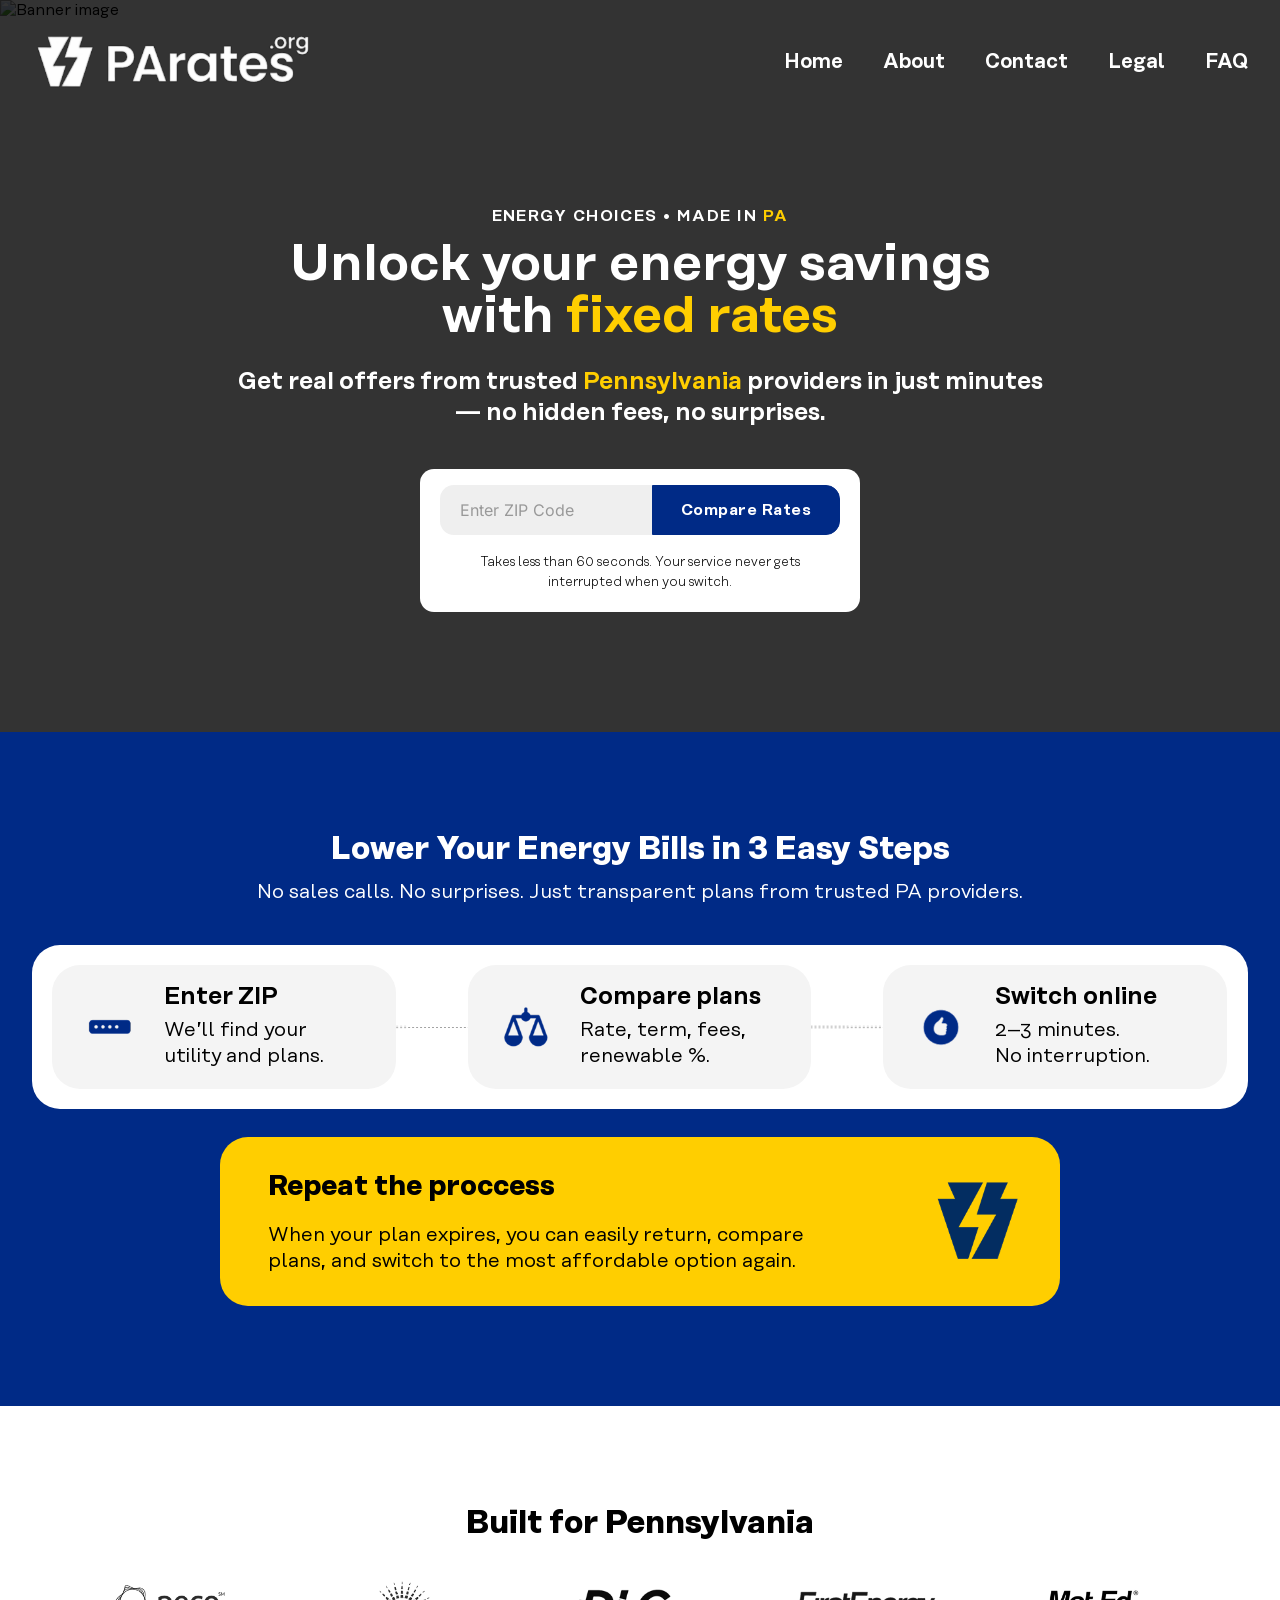
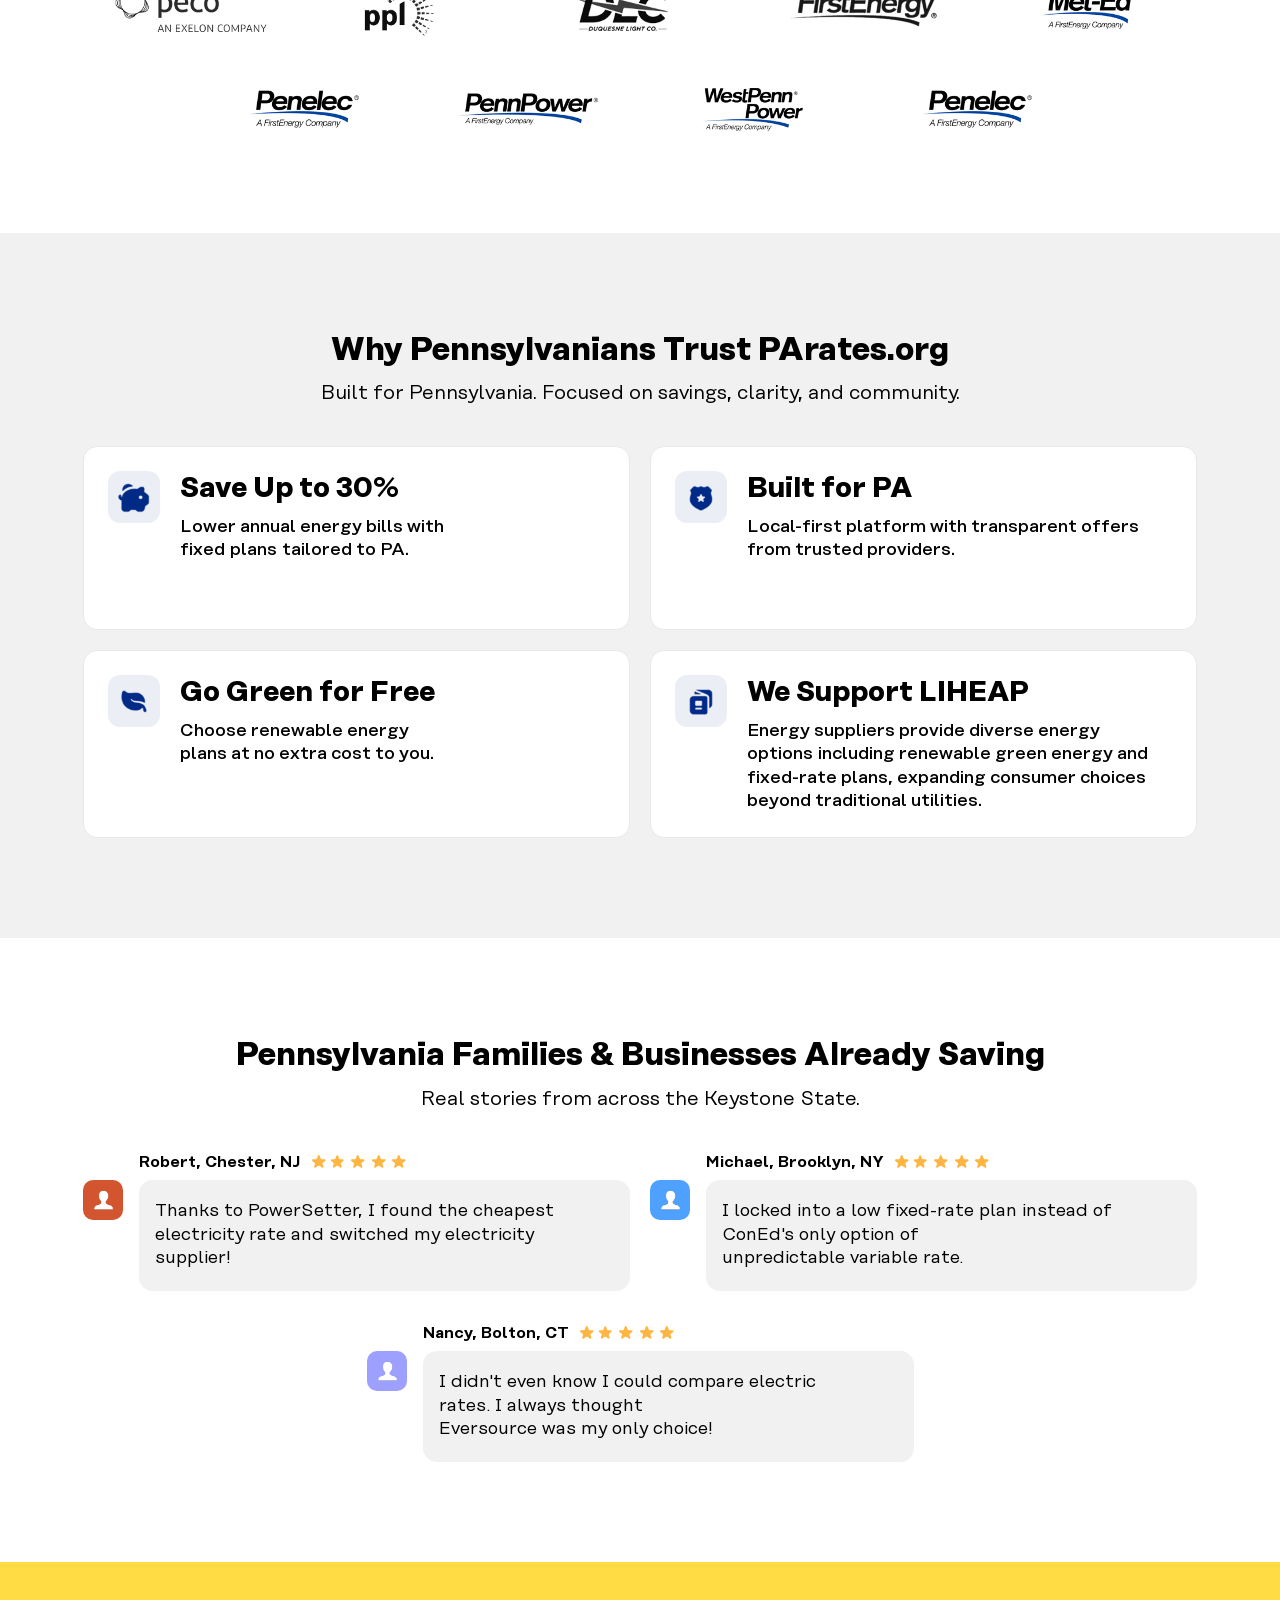
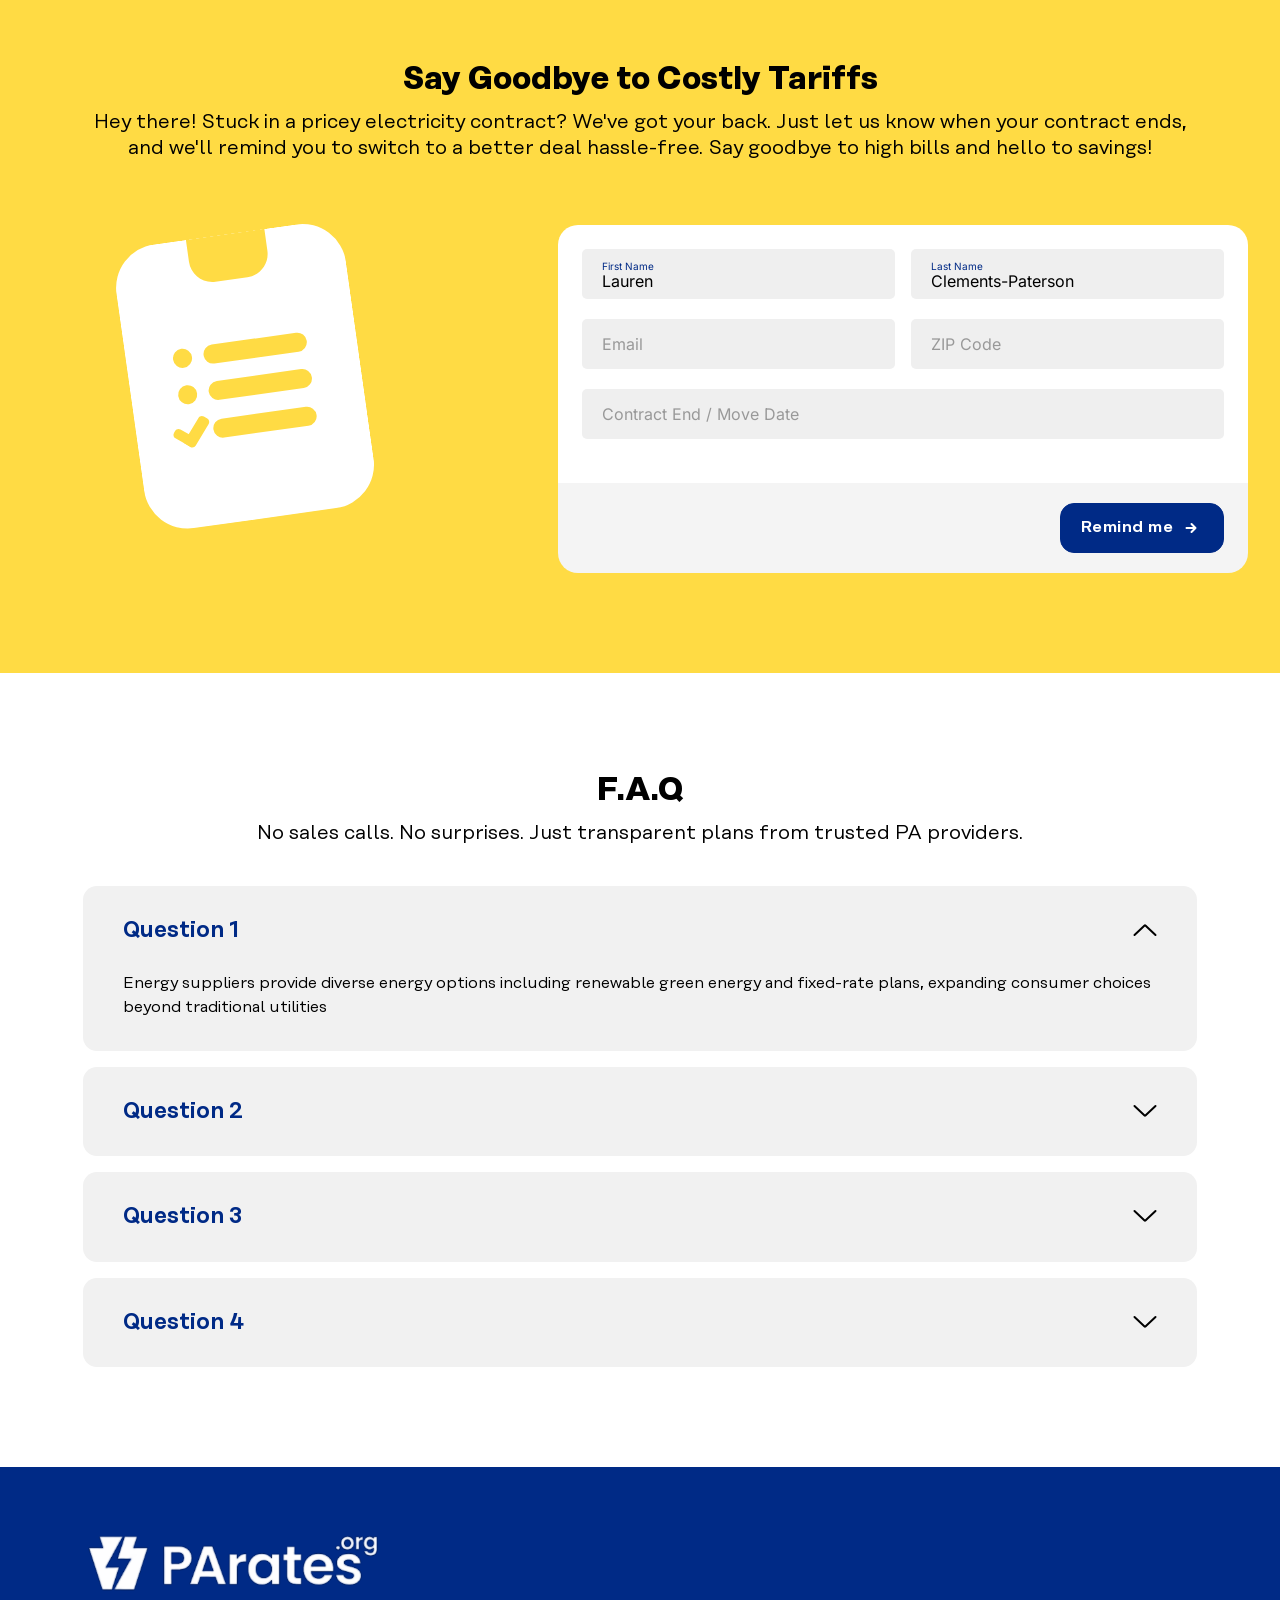
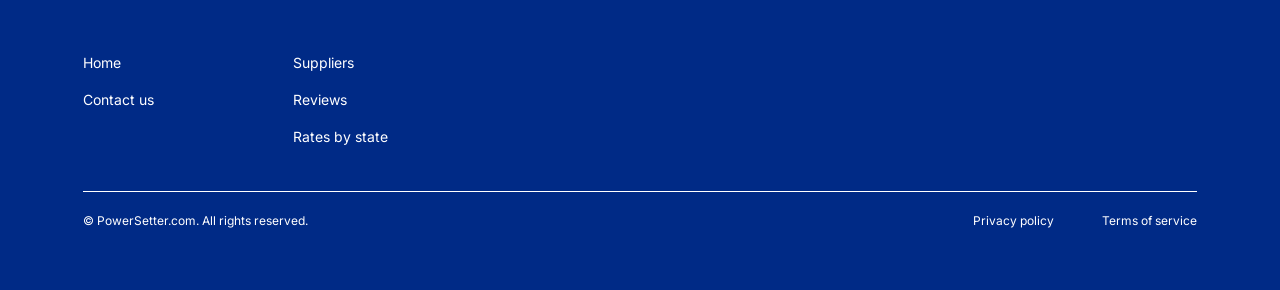
==== commit 54c49f2f: "init commit" ====
--- a/dest/index.html
+++ b/dest/index.html
@@ -33,7 +33,7 @@
           <div class="container home-banner__container"><img class="home-banner__img" src="img/content/home-banner/bg.png" width="1920" height="733" alt="Banner image">
             <div class="home-banner__body">
               <div class="home-banner__caption">Energy Choices • Made in <span>PA</span></div>
-              <h1 class="home-banner__title">Unlock your energy savings with <span>fixed rates</span></h1>
+              <h1 class="home-banner__title">Unlock your energy savings <br /> with <span>fixed rates</span></h1>
               <div class="home-banner__text">Get real offers from trusted <span>Pennsylvania</span> providers in just minutes <br /> — no hidden fees, no surprises.</div>
               <form class="home-banner__form" action="/.php" method="POST">
                 <div class="home-banner__form-group">
@@ -125,7 +125,7 @@
                 <div class="home-benefits__card-icon--wrap"><img class="home-benefits__card-icon" src="img/content/home-benefits/icon_0.png" width="36" height="36" alt="Name card"></div>
                 <div class="home-benefits__info">
                   <div class="home-benefits__card-name">Save Up to 30%</div>
-                  <div class="home-benefits__card-text">Lower annual energy bills with fixed plans tailored to PA.</div>
+                  <div class="home-benefits__card-text">Lower annual energy bills with fixed&nbsp;plans&nbsp;tailored to PA.</div>
                 </div>
               </div>
             </div>
@@ -143,7 +143,7 @@
                 <div class="home-benefits__card-icon--wrap"><img class="home-benefits__card-icon" src="img/content/home-benefits/icon_2.png" width="36" height="36" alt="Name card"></div>
                 <div class="home-benefits__info">
                   <div class="home-benefits__card-name">Go Green for Free</div>
-                  <div class="home-benefits__card-text">Choose renewable energy plans at no extra cost to you.</div>
+                  <div class="home-benefits__card-text">Choose renewable energy <br /> plans at no extra cost to you.</div>
                 </div>
               </div>
             </div>
@@ -152,7 +152,7 @@
                 <div class="home-benefits__card-icon--wrap"><img class="home-benefits__card-icon" src="img/content/home-benefits/icon_3.png" width="36" height="36" alt="Name card"></div>
                 <div class="home-benefits__info">
                   <div class="home-benefits__card-name">We Support LIHEAP</div>
-                  <div class="home-benefits__card-text">Energy suppliers provide diverse energy options including renewable green energy and fixed-rate plans, expanding consumer choices beyond traditional utilities.</div>
+                  <div class="home-benefits__card-text">Energy suppliers provide diverse energy options&nbsp;including renewable green energy and fixed-rate plans, expanding consumer choices beyond traditional utilities.</div>
                 </div>
               </div>
             </div>
@@ -189,7 +189,7 @@
                 <div class="home-reviews__card-body">
                   <div class="home-reviews__card-ava--wrap" style="background-color: #4fa1ff"></div>
                   <div class="home-reviews__card-content">
-                    <div class="home-reviews__card-text">I locked into a low fixed-rate plan instead of ConEd's only option of unpredictable variable rate.</div>
+                    <div class="home-reviews__card-text">I locked into a low fixed-rate plan instead of ConEd's only option of unpredictable&nbsp;variable&nbsp;rate.</div>
                   </div>
                 </div>
               </div>
@@ -256,7 +256,7 @@
           <div class="home-faq__card">
             <button class="btn--reset home-faq__card-btn js-acc" aria-expanded="true" aria-label="Toggle acc">Question 1</button>
             <div class="home-faq__card-content">
-              <p>Energy suppliers provide diverse energy options including renewable green energy and fixed-rate plans, expanding consumer choices beyond traditional utilities.вцф</p>
+              <p>Energy suppliers provide diverse energy options including renewable green energy and fixed-rate plans, expanding consumer choices beyond traditional utilities</p>
             </div>
           </div>
           <div class="home-faq__card">
--- a/dest/styles/app.css
+++ b/dest/styles/app.css
@@ -1327,6 +1327,9 @@
   margin: 0;
 }
 
+.footer__social {
+}
+
 .footer__nav {
   max-width: 700px;
 }
@@ -1887,6 +1890,17 @@
     width: 24px;
     height: 24px;
     min-width: 24px;
+  }
+
+  .footer__social {
+    display: none;
+  }
+}
+
+@media (max-width: 374px) {
+  .home-banner__form .input__label {
+    top: 18px;
+    font-size: 12px;
   }
 }
 
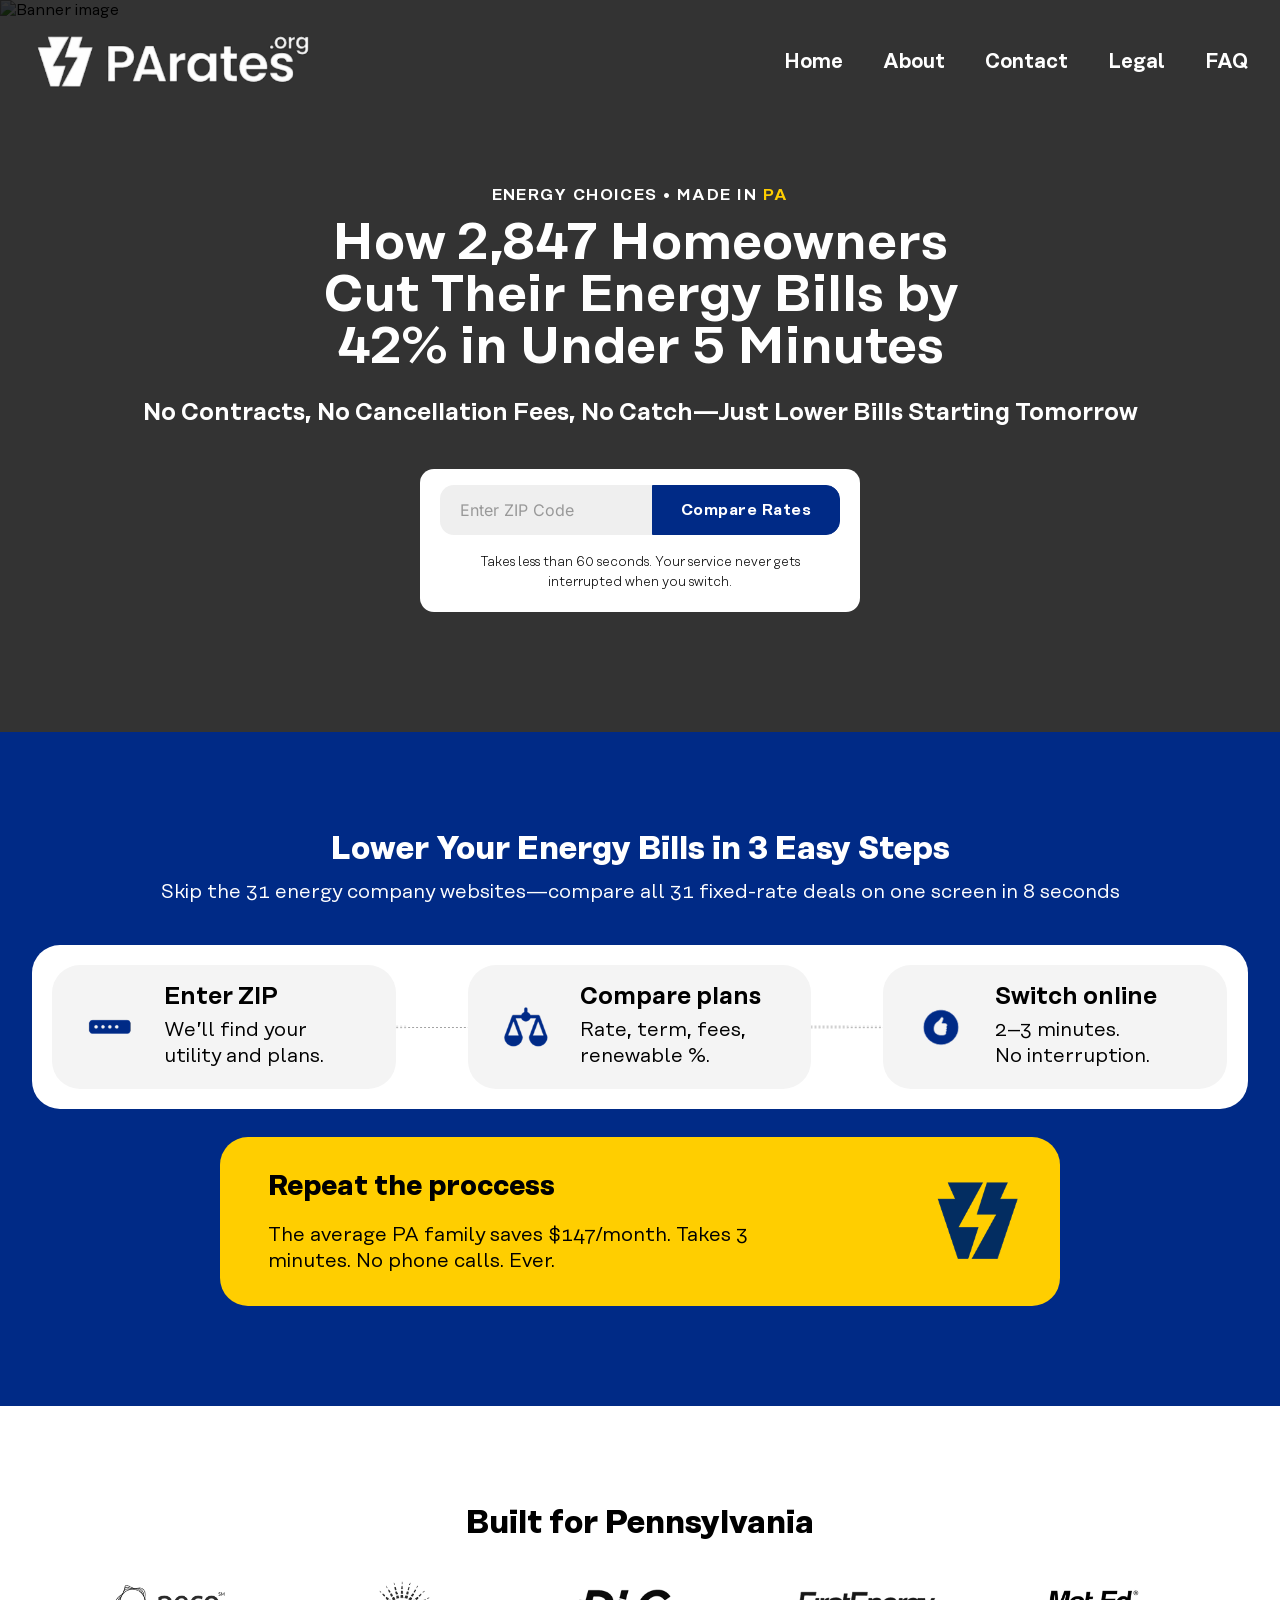
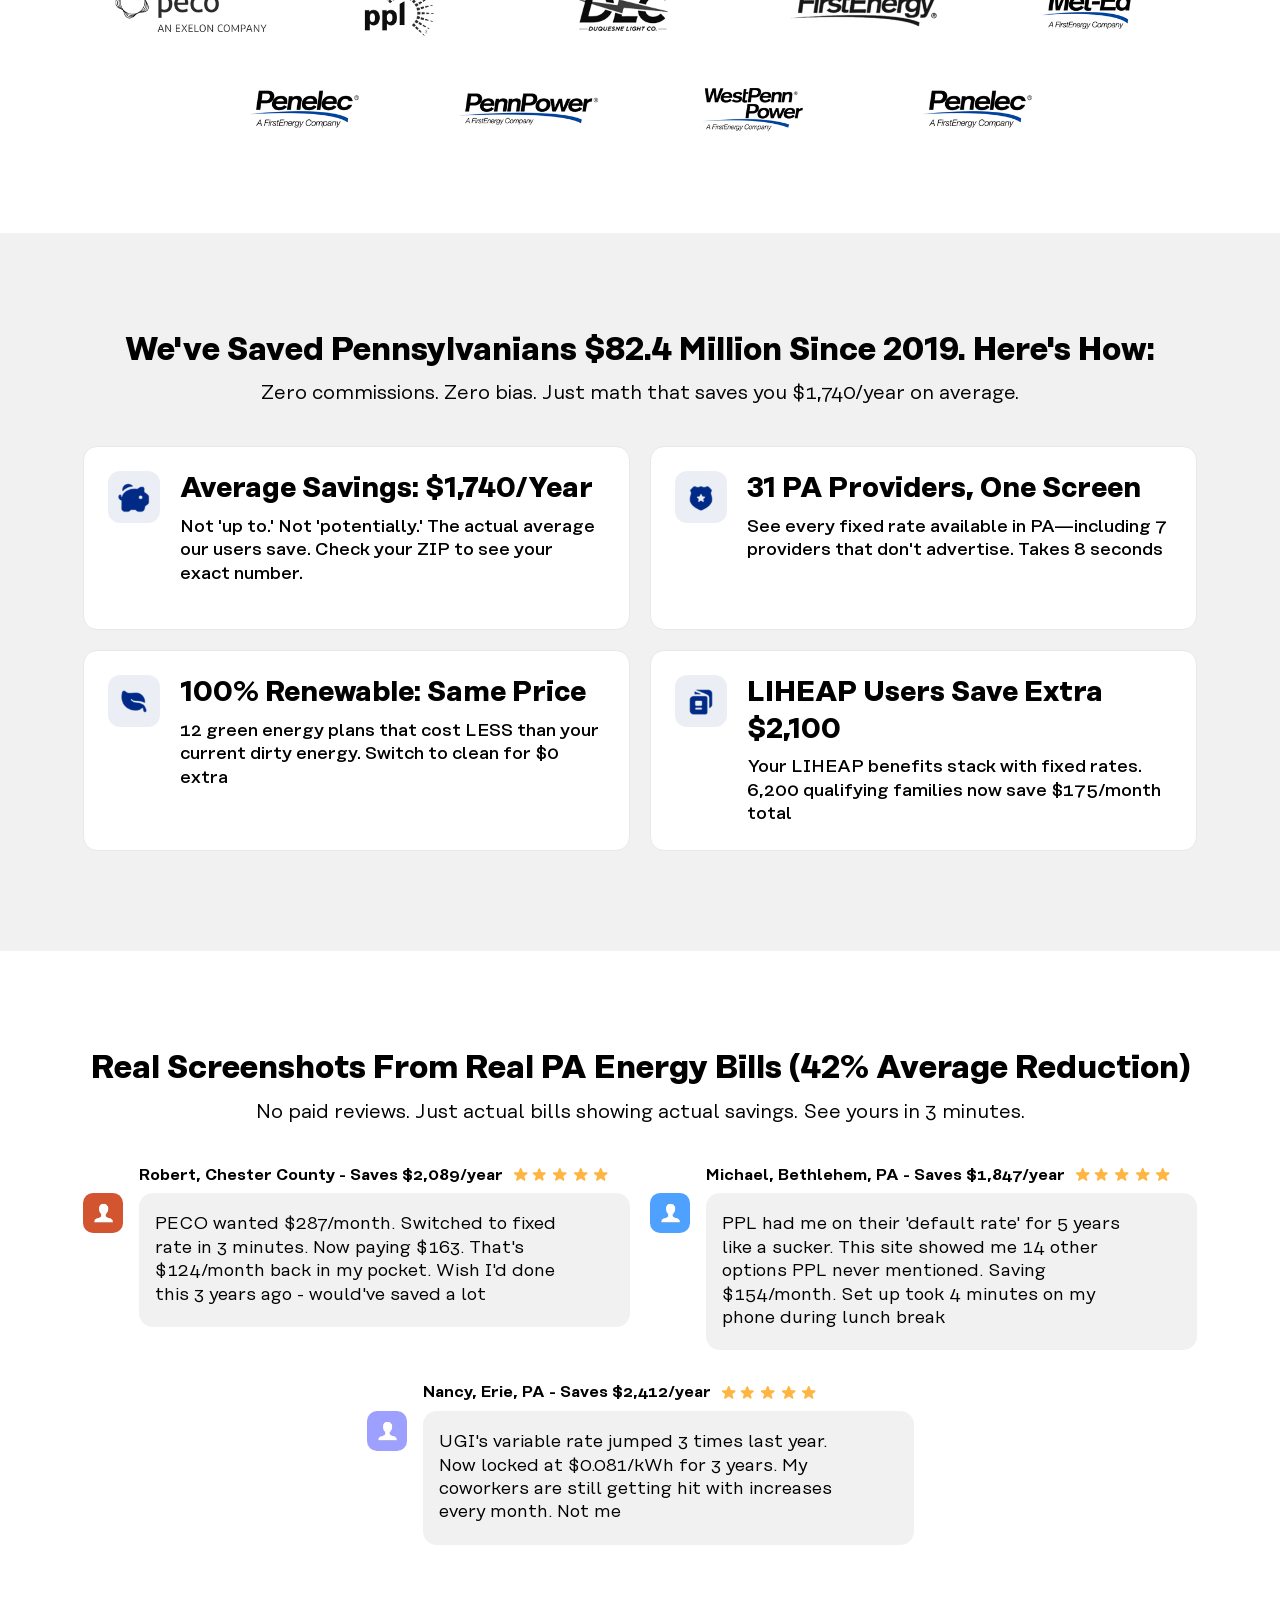
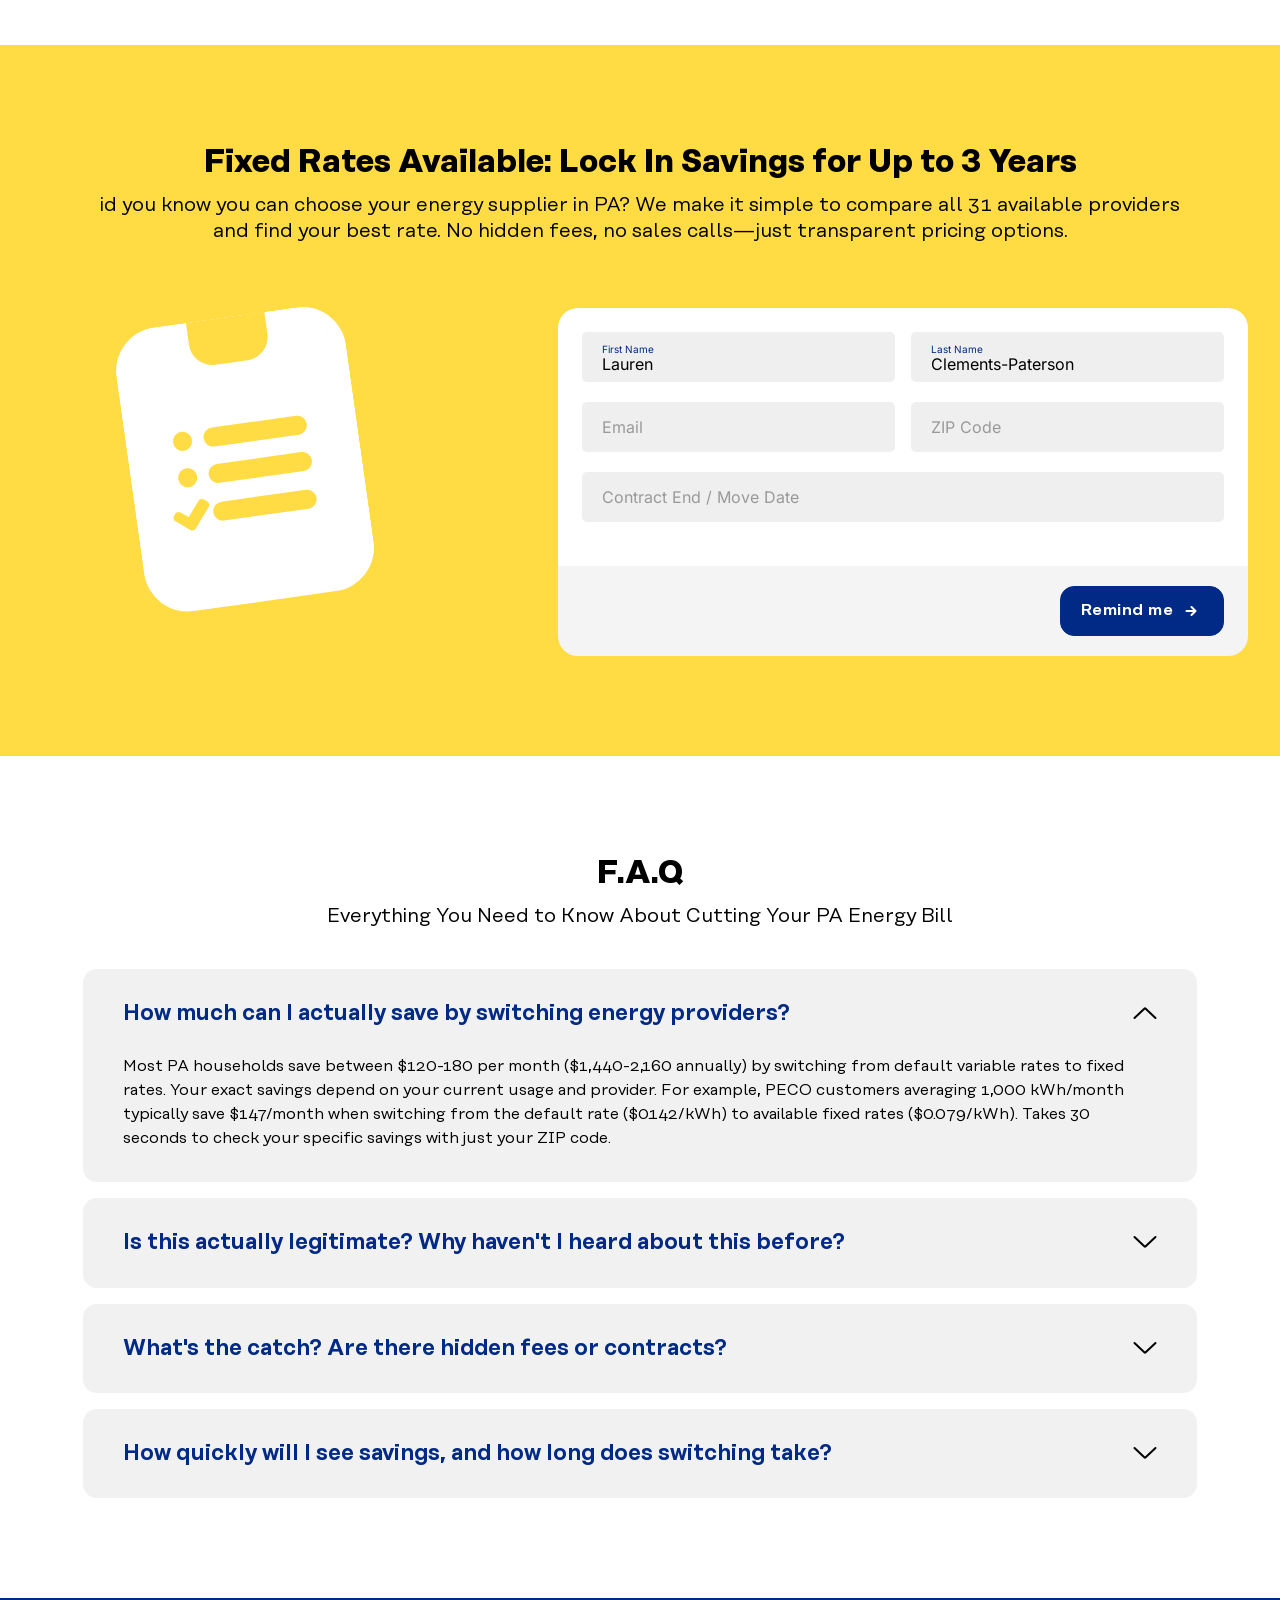
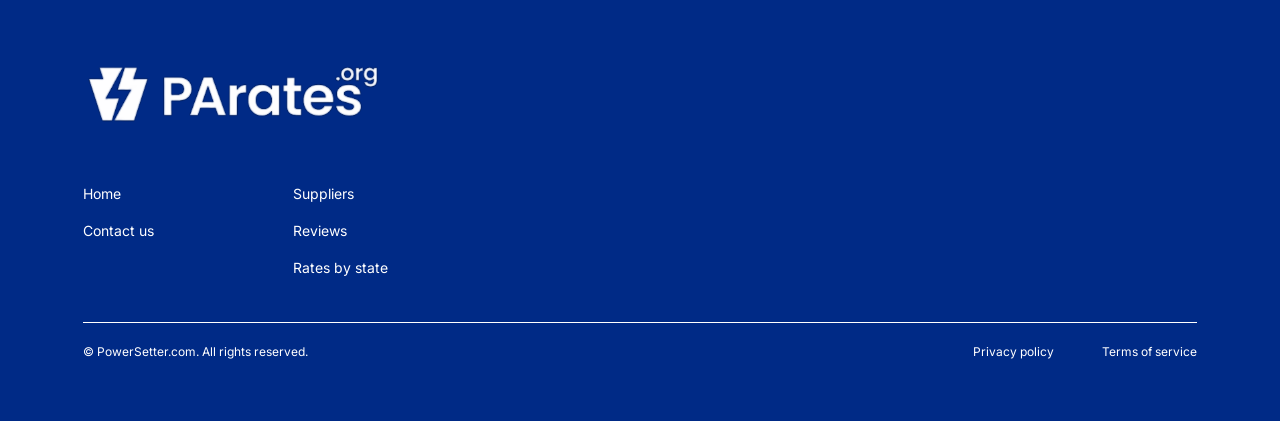
==== commit 243369ad: "update texts" ====
--- a/dest/index.html
+++ b/dest/index.html
@@ -33,8 +33,8 @@
           <div class="container home-banner__container"><img class="home-banner__img" src="img/content/home-banner/bg.png" width="1920" height="733" alt="Banner image">
             <div class="home-banner__body">
               <div class="home-banner__caption">Energy Choices • Made in <span>PA</span></div>
-              <h1 class="home-banner__title">Unlock your energy savings <br /> with <span>fixed rates</span></h1>
-              <div class="home-banner__text">Get real offers from trusted <span>Pennsylvania</span> providers in just minutes <br /> — no hidden fees, no surprises.</div>
+              <h1 class="home-banner__title">How 2,847 Homeowners Cut Their Energy Bills by 42% in Under 5 Minutes</h1>
+              <div class="home-banner__text">No Contracts, No Cancellation Fees, No Catch—Just Lower Bills Starting Tomorrow</div>
               <form class="home-banner__form" action="/.php" method="POST">
                 <div class="home-banner__form-group">
                   <label class="input">
@@ -52,7 +52,7 @@
       <section class="section section--bg-blue">
         <div class="section__head">
           <h2 class="section__title">Lower Your Energy Bills in 3 Easy Steps</h2>
-          <div class="section__text">No sales calls. No surprises. Just transparent plans from trusted PA providers.</div>
+          <div class="section__text">Skip the 31 energy company websites—compare all 31 fixed-rate deals on one screen in 8 seconds</div>
         </div>
         <div class="home-steps">
           <div class="home-steps__wrapper">
@@ -90,7 +90,7 @@
         <div class="home-warning">
           <div class="home-warning__info">
             <div class="home-warning__name">Repeat the proccess</div>
-            <div class="home-warning__text">When your plan expires, you can easily return, compare plans, and switch to the most affordable option again.</div>
+            <div class="home-warning__text">The average PA family saves $147/month. Takes 3 minutes. No phone calls. Ever.</div>
           </div>
           <div class="home-warning__img--wrap"><img class="home-warning__img" src="img/content/home-warning/icon.png" width="84" height="84" alt="Repeat the proccess"></div>
         </div>
@@ -115,8 +115,8 @@
       </section>
       <section class="section section--bg-gray">
         <div class="section__head"> 
-          <h2 class="section__title">Why Pennsylvanians Trust PArates.org</h2>
-          <div class="section__text">Built for Pennsylvania. Focused on savings, clarity, and community.</div>
+          <h2 class="section__title">We've Saved Pennsylvanians $82.4 Million Since 2019. Here's How:</h2>
+          <div class="section__text">Zero commissions. Zero bias. Just math that saves you $1,740/year on average.</div>
         </div>
         <div class="home-benefits">
           <div class="home-benefits__row">
@@ -124,8 +124,8 @@
               <div class="home-benefits__card-inner">
                 <div class="home-benefits__card-icon--wrap"><img class="home-benefits__card-icon" src="img/content/home-benefits/icon_0.png" width="36" height="36" alt="Name card"></div>
                 <div class="home-benefits__info">
-                  <div class="home-benefits__card-name">Save Up to 30%</div>
-                  <div class="home-benefits__card-text">Lower annual energy bills with fixed&nbsp;plans&nbsp;tailored to PA.</div>
+                  <div class="home-benefits__card-name">Average Savings: $1,740/Year</div>
+                  <div class="home-benefits__card-text">Not 'up to.' Not 'potentially.' The actual average our users save. Check your ZIP to see your exact number.</div>
                 </div>
               </div>
             </div>
@@ -133,8 +133,8 @@
               <div class="home-benefits__card-inner">
                 <div class="home-benefits__card-icon--wrap"><img class="home-benefits__card-icon" src="img/content/home-benefits/icon_1.png" width="36" height="36" alt="Name card"></div>
                 <div class="home-benefits__info">
-                  <div class="home-benefits__card-name">Built for PA</div>
-                  <div class="home-benefits__card-text">Local-first platform with transparent offers from trusted providers.</div>
+                  <div class="home-benefits__card-name">31 PA Providers, One Screen</div>
+                  <div class="home-benefits__card-text">See every fixed rate available in PA—including 7 providers that don't advertise. Takes 8 seconds</div>
                 </div>
               </div>
             </div>
@@ -142,8 +142,8 @@
               <div class="home-benefits__card-inner">
                 <div class="home-benefits__card-icon--wrap"><img class="home-benefits__card-icon" src="img/content/home-benefits/icon_2.png" width="36" height="36" alt="Name card"></div>
                 <div class="home-benefits__info">
-                  <div class="home-benefits__card-name">Go Green for Free</div>
-                  <div class="home-benefits__card-text">Choose renewable energy <br /> plans at no extra cost to you.</div>
+                  <div class="home-benefits__card-name">100% Renewable: Same Price</div>
+                  <div class="home-benefits__card-text">12 green energy plans that cost LESS than your current dirty energy. Switch to clean for $0 extra</div>
                 </div>
               </div>
             </div>
@@ -151,8 +151,8 @@
               <div class="home-benefits__card-inner">
                 <div class="home-benefits__card-icon--wrap"><img class="home-benefits__card-icon" src="img/content/home-benefits/icon_3.png" width="36" height="36" alt="Name card"></div>
                 <div class="home-benefits__info">
-                  <div class="home-benefits__card-name">We Support LIHEAP</div>
-                  <div class="home-benefits__card-text">Energy suppliers provide diverse energy options&nbsp;including renewable green energy and fixed-rate plans, expanding consumer choices beyond traditional utilities.</div>
+                  <div class="home-benefits__card-name">LIHEAP Users Save Extra $2,100</div>
+                  <div class="home-benefits__card-text">Your LIHEAP benefits stack with fixed rates. 6,200 qualifying families now save $175/month total</div>
                 </div>
               </div>
             </div>
@@ -161,21 +161,21 @@
       </section>
       <section class="section">
         <div class="section__head"> 
-          <h2 class="section__title">Pennsylvania Families & Businesses Already Saving</h2>
-          <div class="section__text">Real stories from across the Keystone State.</div>
+          <h2 class="section__title">Real Screenshots From Real PA Energy Bills (42% Average Reduction)</h2>
+          <div class="section__text">No paid reviews. Just actual bills showing actual savings. See yours in 3 minutes.</div>
         </div>
         <div class="home-reviews">
           <div class="home-reviews__row">
             <div class="home-reviews__card">
               <div class="home-reviews__card-inner">
                 <div class="home-reviews__card-head">
-                  <div class="home-reviews__card-name">Robert, Chester, NJ</div>
+                  <div class="home-reviews__card-name">Robert, Chester County - Saves $2,089/year</div>
                   <div class="home-reviews__card-rating--wrap"><img class="home-reviews__card-rating" src="img/icons/rating/rating-5.svg" width="99" height="18" alt="5 star"></div>
                 </div>
                 <div class="home-reviews__card-body">
                   <div class="home-reviews__card-ava--wrap" style="background-color: #d3552f"></div>
                   <div class="home-reviews__card-content">
-                    <div class="home-reviews__card-text">Thanks to PowerSetter, I found the cheapest electricity rate and switched my electricity supplier!</div>
+                    <div class="home-reviews__card-text">PECO wanted $287/month. Switched to fixed rate in 3 minutes. Now paying $163. That's $124/month back in my pocket. Wish I'd done this 3 years ago - would've saved a lot</div>
                   </div>
                 </div>
               </div>
@@ -183,13 +183,13 @@
             <div class="home-reviews__card">
               <div class="home-reviews__card-inner">
                 <div class="home-reviews__card-head">
-                  <div class="home-reviews__card-name">Michael, Brooklyn, NY</div>
+                  <div class="home-reviews__card-name">Michael, Bethlehem, PA - Saves $1,847/year</div>
                   <div class="home-reviews__card-rating--wrap"><img class="home-reviews__card-rating" src="img/icons/rating/rating-5.svg" width="99" height="18" alt="5 star"></div>
                 </div>
                 <div class="home-reviews__card-body">
                   <div class="home-reviews__card-ava--wrap" style="background-color: #4fa1ff"></div>
                   <div class="home-reviews__card-content">
-                    <div class="home-reviews__card-text">I locked into a low fixed-rate plan instead of ConEd's only option of unpredictable&nbsp;variable&nbsp;rate.</div>
+                    <div class="home-reviews__card-text">PPL had me on their 'default rate' for 5 years like a sucker. This site showed me 14 other options PPL never mentioned. Saving $154/month. Set up took 4 minutes on my phone during lunch break</div>
                   </div>
                 </div>
               </div>
@@ -197,13 +197,13 @@
             <div class="home-reviews__card">
               <div class="home-reviews__card-inner">
                 <div class="home-reviews__card-head">
-                  <div class="home-reviews__card-name">Nancy, Bolton, CT</div>
+                  <div class="home-reviews__card-name">Nancy, Erie, PA - Saves $2,412/year</div>
                   <div class="home-reviews__card-rating--wrap"><img class="home-reviews__card-rating" src="img/icons/rating/rating-5.svg" width="99" height="18" alt="5 star"></div>
                 </div>
                 <div class="home-reviews__card-body">
                   <div class="home-reviews__card-ava--wrap" style="background-color: #9da0ff"></div>
                   <div class="home-reviews__card-content">
-                    <div class="home-reviews__card-text">I didn't even know I could compare electric rates. I always thought <br />Eversource was my only choice!</div>
+                    <div class="home-reviews__card-text">UGI's variable rate jumped 3 times last year. Now locked at $0.081/kWh for 3 years. My coworkers are still getting hit with increases every month. Not me</div>
                   </div>
                 </div>
               </div>
@@ -213,8 +213,8 @@
       </section>
       <section class="section section--bg-yellow">
         <div class="section__head"> 
-          <h2 class="section__title">Say Goodbye to Costly Tariffs</h2>
-          <div class="section__text">Hey there! Stuck in a pricey electricity contract? We've got your back. Just let us know when your contract ends, and we'll remind you to switch to a better deal hassle-free. Say goodbye to high bills and hello to savings!</div>
+          <h2 class="section__title">Fixed Rates Available: Lock In Savings for Up to 3 Years</h2>
+          <div class="section__text">id you know you can choose your energy supplier in PA? We make it simple to compare all 31 available providers and find your best rate. No hidden fees, no sales calls—just transparent pricing options.</div>
         </div>
         <div class="home-feedback">
           <div class="home-feedback__img--wrap"><img class="home-feedback__img" src="img/content/home-feedback/img.svg" width="233" height="288" alt="Say Goodbye to Costly Tariffs"></div>
@@ -250,31 +250,31 @@
       <section class="section">
         <div class="section__head"> 
           <h2 class="section__title">F.A.Q</h2>
-          <div class="section__text">No sales calls. No surprises. Just transparent plans from trusted PA providers.</div>
+          <div class="section__text">Everything You Need to Know About Cutting Your PA Energy Bill</div>
         </div>
         <div class="home-faq">
           <div class="home-faq__card">
-            <button class="btn--reset home-faq__card-btn js-acc" aria-expanded="true" aria-label="Toggle acc">Question 1</button>
+            <button class="btn--reset home-faq__card-btn js-acc" aria-expanded="true" aria-label="Toggle acc">How much can I actually save by switching energy providers?</button>
             <div class="home-faq__card-content">
-              <p>Energy suppliers provide diverse energy options including renewable green energy and fixed-rate plans, expanding consumer choices beyond traditional utilities</p>
+              <p>Most PA households save between $120-180 per month ($1,440-2,160 annually) by switching from default variable rates to fixed rates. Your exact savings depend on your current usage and provider. For example, PECO customers averaging 1,000 kWh/month typically save $147/month when switching from the default rate ($0.142/kWh) to available fixed rates ($0.079/kWh). Takes 30 seconds to check your specific savings with just your ZIP code.</p>
             </div>
           </div>
           <div class="home-faq__card">
-            <button class="btn--reset home-faq__card-btn js-acc" aria-expanded="false" aria-label="Toggle acc">Question 2</button>
+            <button class="btn--reset home-faq__card-btn js-acc" aria-expanded="false" aria-label="Toggle acc">Is this actually legitimate? Why haven't I heard about this before?</button>
             <div class="home-faq__card-content">
-              <p>Answer 2</p>
+              <p>Yes—PA deregulated energy in 1996, giving you the legal right to choose your supplier. Your utility (PECO, PPL, etc.) still delivers your power and handles outages, but you can buy the actual energy from any licensed supplier. Energy companies don't advertise this because they profit more from default variable rates.</p>
             </div>
           </div>
           <div class="home-faq__card">
-            <button class="btn--reset home-faq__card-btn js-acc" aria-expanded="false" aria-label="Toggle acc">Question 3</button>
+            <button class="btn--reset home-faq__card-btn js-acc" aria-expanded="false" aria-label="Toggle acc">What's the catch? Are there hidden fees or contracts?</button>
             <div class="home-faq__card-content">
-              <p>Answer 3</p>
+              <p>No catch—you're simply exercising your legal right to choose your energy supplier. Fixed-rate plans lock in your price (no surprises), and most have no cancellation fees if you move. The switch happens automatically with no service interruption—same reliable delivery, same company fixing outages, just a lower supply rate on your bill. We show all terms upfront, including any exit fees (most plans have none). You can switch back to your utility's default rate anytime.</p>
             </div>
           </div>
           <div class="home-faq__card">
-            <button class="btn--reset home-faq__card-btn js-acc" aria-expanded="false" aria-label="Toggle acc">Question 4</button>
+            <button class="btn--reset home-faq__card-btn js-acc" aria-expanded="false" aria-label="Toggle acc">How quickly will I see savings, and how long does switching take?</button>
             <div class="home-faq__card-content">
-              <p>Answer 4</p>
+              <p>Switching online takes about 3 minutes. Your new rate starts with your next billing cycle (typically 2-7 days). First month's bill shows immediate savings—if you save $147/month, that's $147 back in your pocket starting month one. Fixed rates lock in for 12, 24, or 36 months, protecting you from the 3-5 price increases that hit variable-rate customers annually. Most people who switch today see their first reduced bill within 10 days.</p>
             </div>
           </div>
         </div>
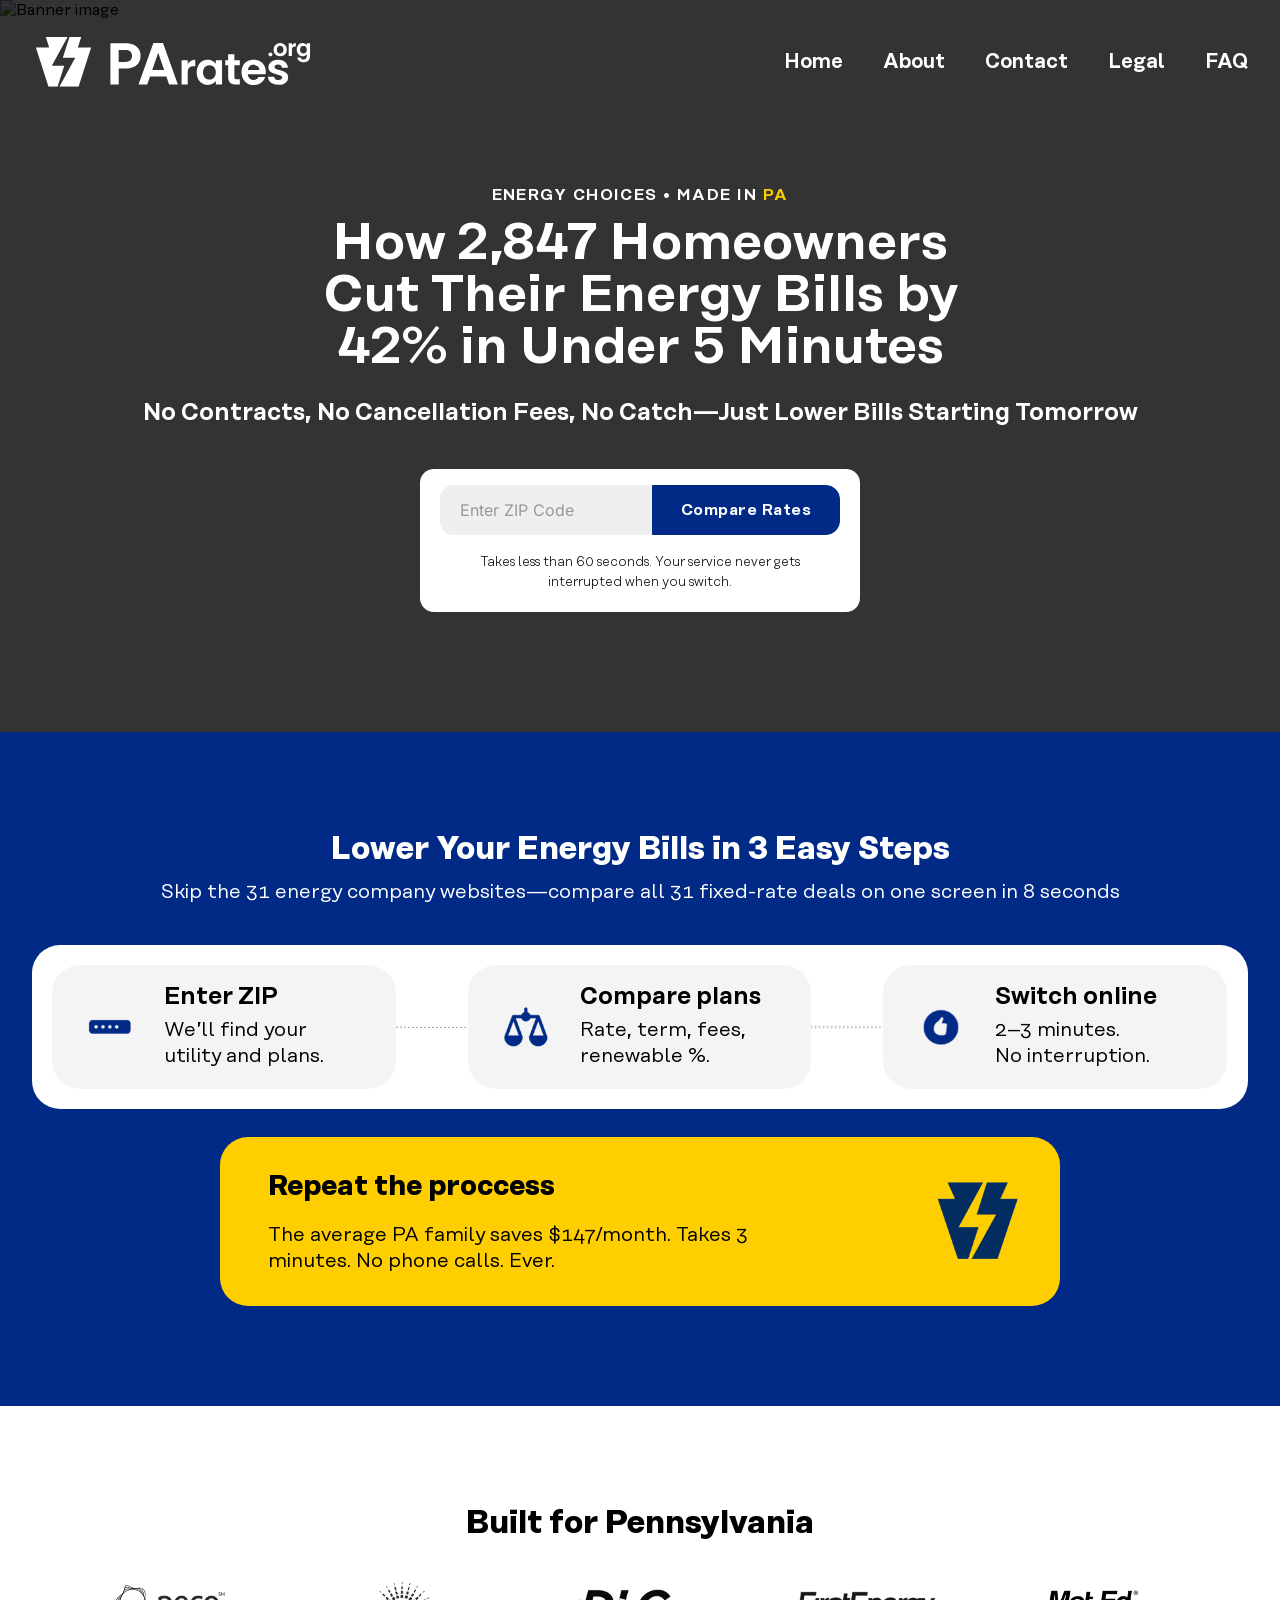
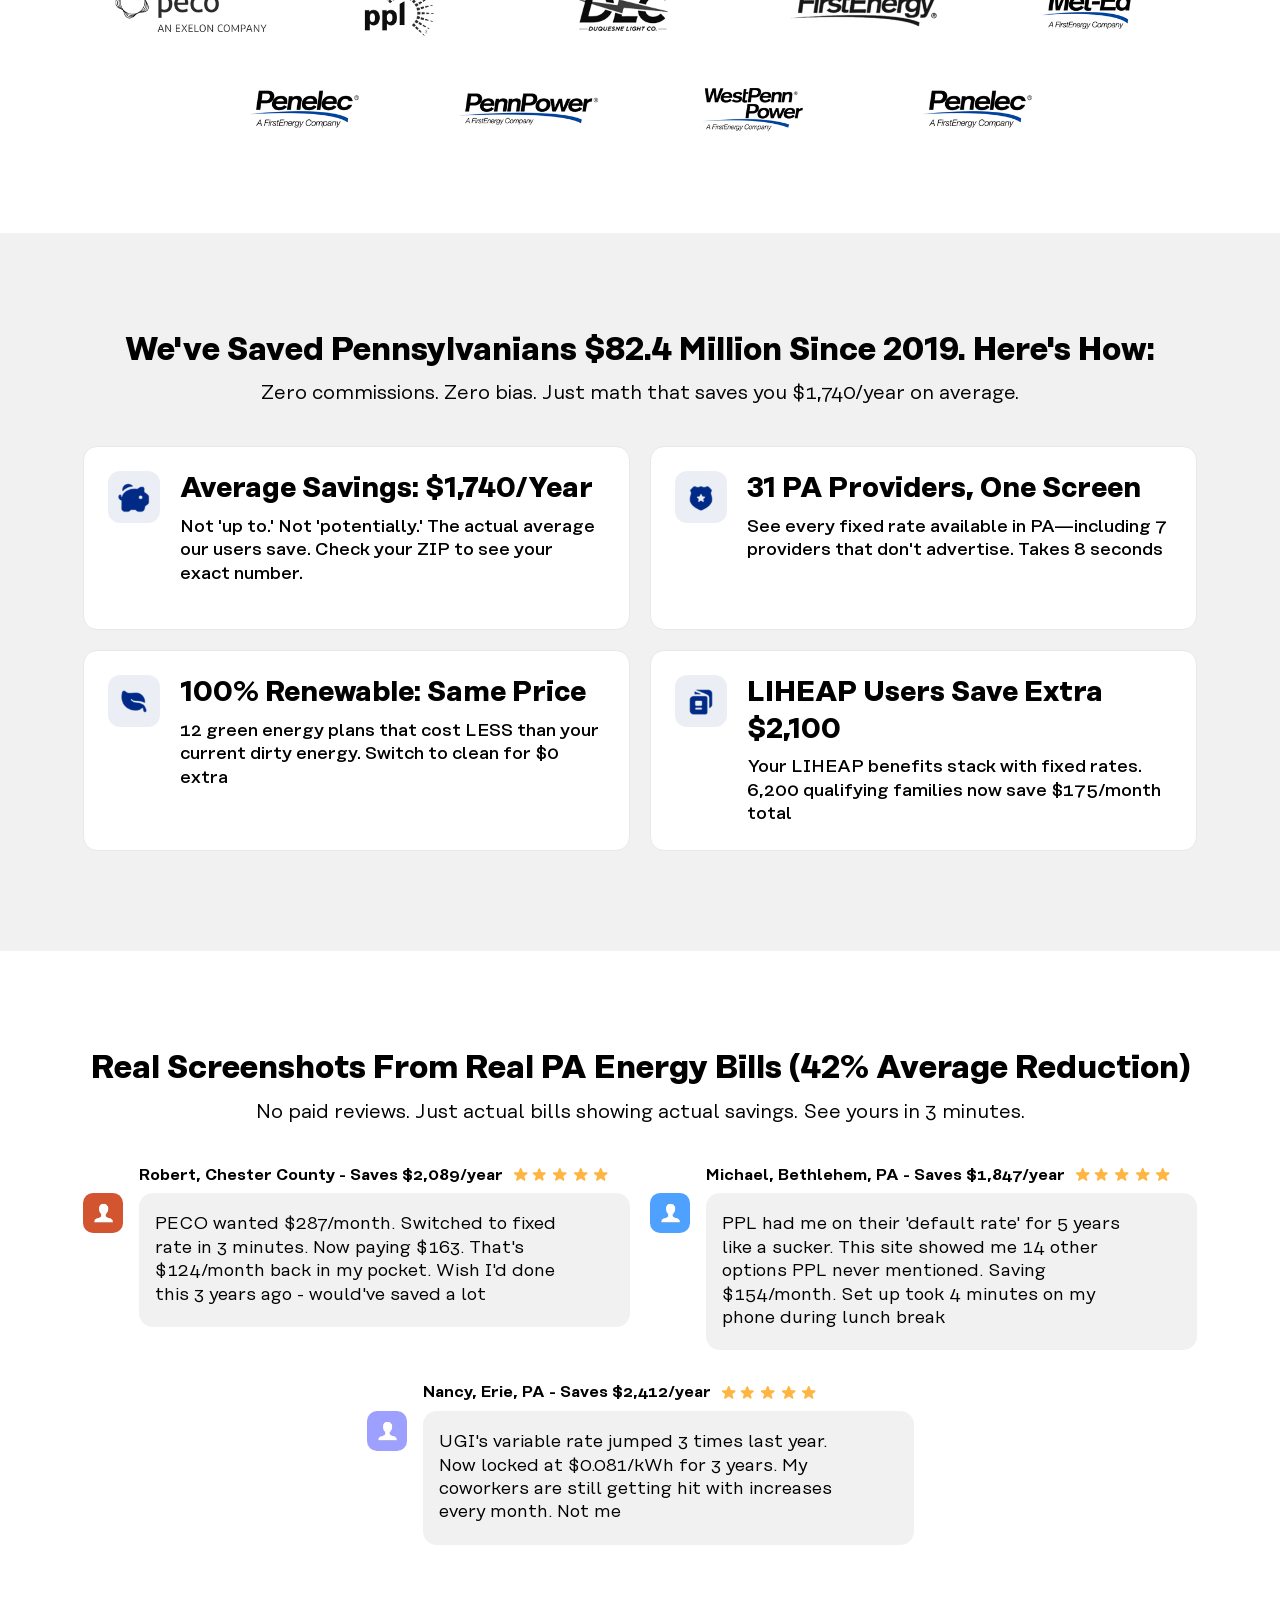
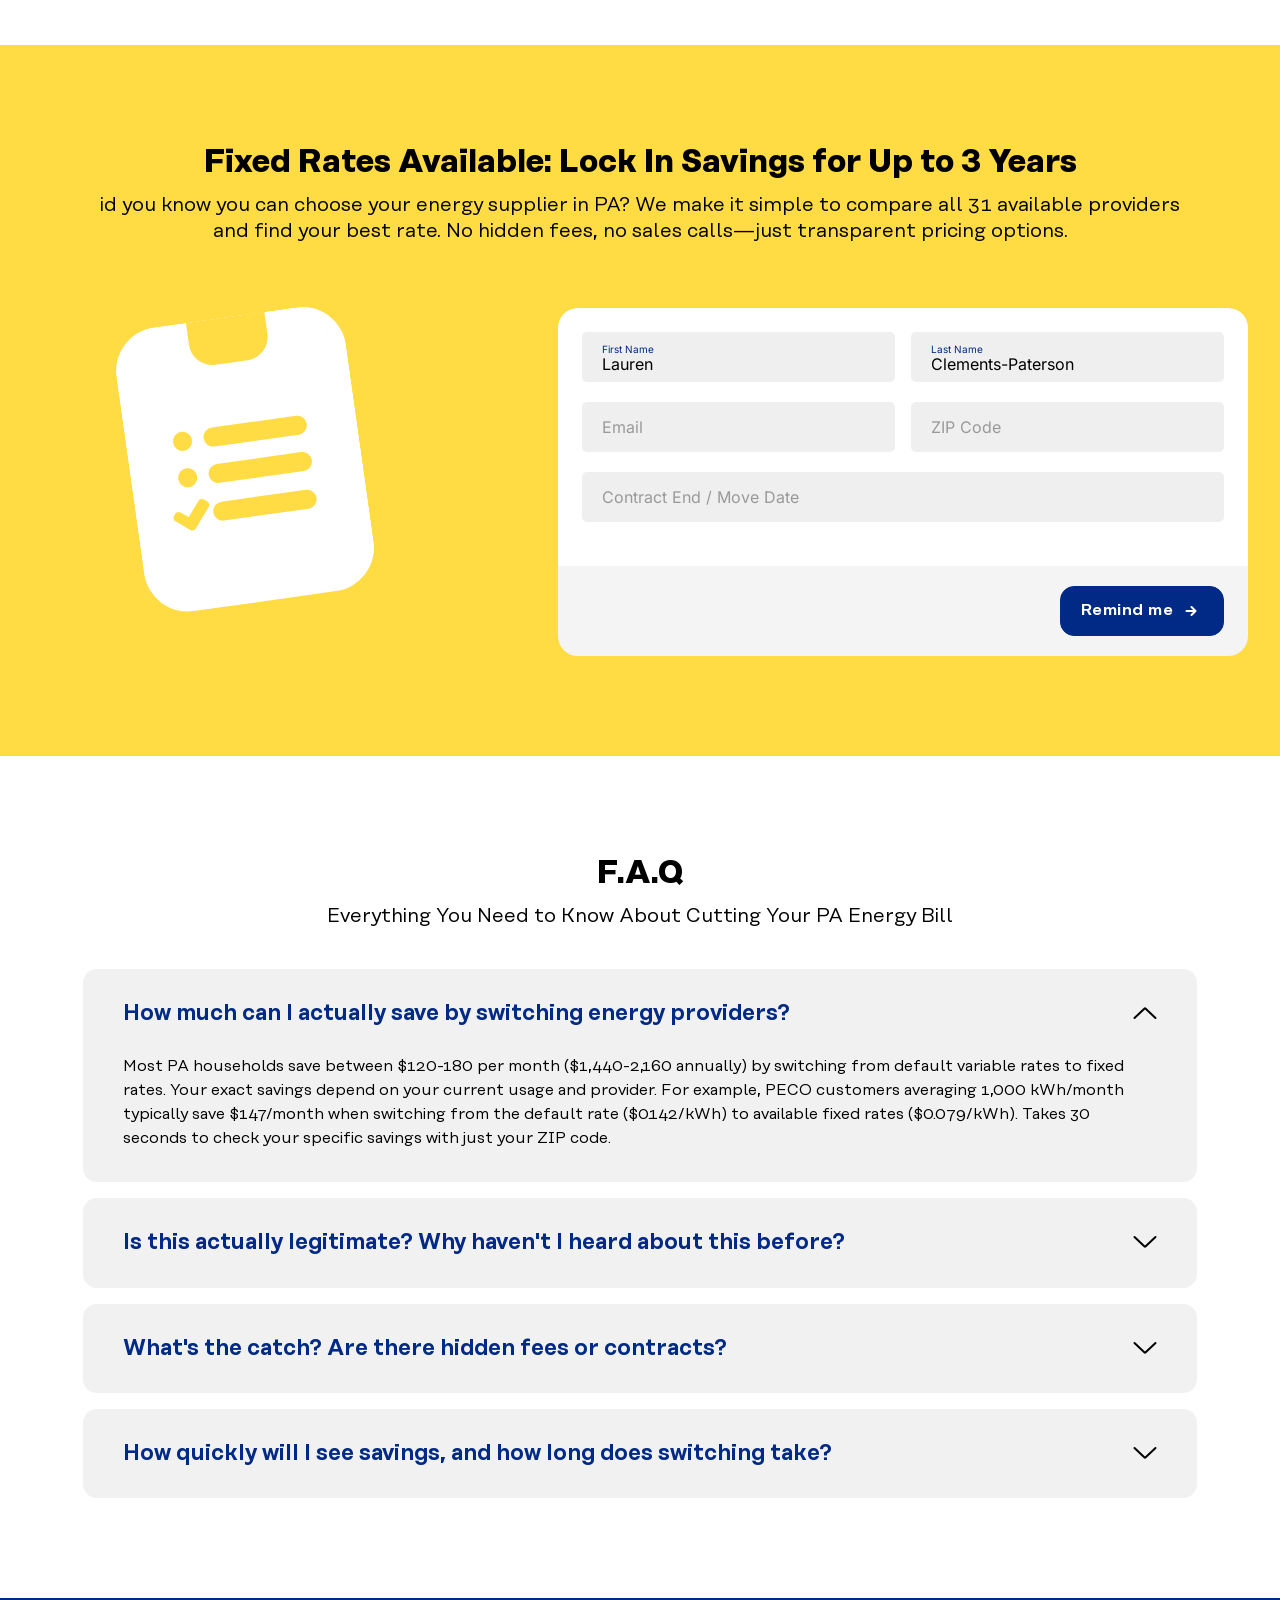
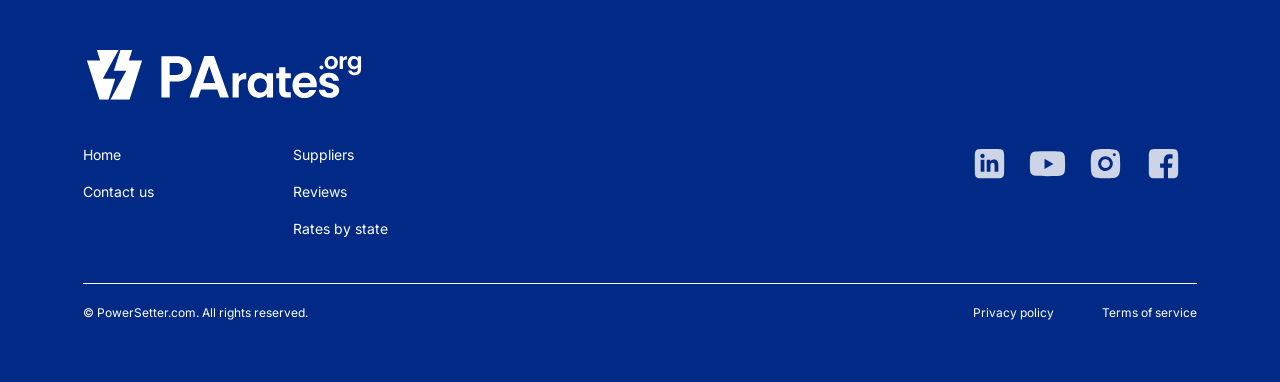
==== commit 23258434: "other pages" ====
--- a/dest/index.html
+++ b/dest/index.html
@@ -5,14 +5,12 @@
     <meta name="viewport" content="width=device-width, initial-scale=1.0, maximum-scale=1.0, user-scalable=0">
     <meta name="theme-color" content="#fff">
     <title>Main | PArates</title>
-    <link href="libs/swiper/swiper-bundle.min.css" rel="stylesheet">
     <link href="styles/app.css" rel="stylesheet">
   </head>
-  <body>
+  <body class="home">
     <header class="header">
       <div class="container header__container">
-        <div class="header__row">
-          <div class="header__logo"><img class="header__logo-img" src="img/icons/logo-light.png" width="174" height="55" alt="Parates"></div>
+        <div class="header__row"><a class="header__logo" href="./"><img class="header__logo-img" src="img/icons/logo-light.svg" width="174" height="55" alt="Parates"></a>
           <nav class="header__nav" aria-label="Main navigation">
             <ul class="header__nav-list">
               <li class="header__nav-item"><a class="header__nav-link" href="#">Home</a></li>
@@ -281,7 +279,7 @@
       </section>
     </div>
     <footer class="footer">
-      <div class="container footer__container"><a class="footer__logo" href="#"><img src="img/icons/logo-light.png" width="174" height="55" alt="Parates"></a>
+      <div class="container footer__container"><a class="footer__logo" href="#"><img src="img/icons/logo-light.svg" width="174" height="55" alt="Parates"></a>
         <div class="footer__main">
           <div class="footer__col">
             <nav class="footer__nav" aria-label="Main navigation">
@@ -306,7 +304,6 @@
         </div>
       </div>
     </footer>
-    <script src="libs/swiper/swiper-bundle.min.js"></script>
     <script src="scripts/main.js"></script>
   </body>
 </html>
--- a/dest/styles/app.css
+++ b/dest/styles/app.css
@@ -304,7 +304,10 @@
   font-size: 16px;
   line-height: 1.3;
   background: #fff;
-	/* overflow-x: hidden */;
+	/* overflow-x: hidden */
+  display: flex;
+  flex-direction: column;
+  min-height: 100vh;
 }
 
 .h1,.h2,.h3,.h4,.h5,h1,h2,h3,h4,h5 {
@@ -339,6 +342,28 @@
   margin: 0 0 16px;
 }
 
+.page-head {
+  text-align: center;
+  margin-bottom: 32px;
+}
+
+.page-head__title {
+  font-weight: 700;
+  font-size: 24px;
+  margin-bottom: 0;
+}
+
+.page-head__text {
+  font-family: var(--font-family);
+  font-size: 14px;
+  line-height: 1.8;
+  max-width: 700px;
+  margin-right: auto;
+  margin-bottom: 0;
+  margin-left: auto;
+  margin-top: 20px;
+}
+
 .text,p {
   font-weight: 400;
   font-size: 14px;
@@ -379,7 +404,10 @@
 }
 
 .page-container {
+  width: 100%;
   flex: 1 1 auto;
+  display: flex;
+  flex-direction: column;
 }
 
 .main-aside-container {
@@ -552,6 +580,10 @@
   color: transparent;
 }
 
+textarea.input__cell {
+  padding-top: 24px;
+}
+
 .input-has-value .input__label {
   color: var(--color-azure-26);
   font-size: 10px;
@@ -670,11 +702,15 @@
 
 .section {
   position: relative;
-  margin: 40px 0;
+  margin: 20px 0;
 }
 
 .section:first-child {
   margin-top: 0;
+}
+
+.section:last-child {
+  margin-bottom: 20px;
 }
 
 .section__head {
@@ -699,6 +735,10 @@
   width: 100vw;
   overflow: hidden;
   margin-bottom: 0;
+}
+
+.section--banner:first-child {
+  margin-top: -88px;
 }
 
 .section--banner + .section--bg-blue {
@@ -752,10 +792,11 @@
 }
 
 .header {
+  background: #002A86;
   position: relative;
   z-index: 99;
   padding: 20px 0;
-  margin-bottom: -88px;
+  margin-bottom: 32px;
 }
 
 .header__container {
@@ -827,6 +868,11 @@
 }
 
 .header-mobile-menu .header__nav {
+}
+
+body.home .header {
+  background: transparent;
+  margin-bottom: 0;
 }
 
 .home-banner {
@@ -1303,10 +1349,148 @@
   margin-top: 0;
 }
 
+.feedback {
+  width: 100%;
+  max-width: 740px;
+}
+
+.feedback__title {
+  font-weight: 700;
+  font-size: 24px;
+  margin-bottom: 32px;
+}
+
+.feedback__form-body {
+}
+
+.feedback__form-left {
+}
+
+.feedback__form-right {
+  width: 100%;
+}
+
+.feedback__form .input__label {
+  color: #00aeed;
+}
+
+.feedback__form .input__cell:focus ~ .input__label {
+  color: #00aeed;
+}
+
+.feedback__form .btn {
+  font-weight: 600;
+  font-size: 16px;
+  width: 100%;
+}
+
+.feedback__form ~ .feedback__status {
+  margin-top: 60px;
+}
+
+.feedback__status {
+  font-family: var(--font-family);
+}
+
+.feedback__status-icon {
+  width: 40px;
+  margin-bottom: 40px;
+}
+
+.feedback__status-title {
+  font-weight: 700;
+  font-size: 28px;
+  margin: 0;
+}
+
+.feedback__status-text {
+  font-weight: 400;
+  font-size: 18px;
+  line-height: 1.67;
+  margin: 20px 0 0;
+}
+
+.textarea {
+  font-family: var(--font-family);
+  margin-right: auto;
+  margin-left: auto;
+}
+
+.textarea .h1,.textarea h1 {
+  font-family: var(--third-family);
+  font-weight: 700;
+  font-size: 24px;
+  margin-bottom: 32px;
+}
+
+.textarea .h2,.textarea h2 {
+  font-family: var(--third-family);
+  font-weight: 700;
+  font-size: 18px;
+  margin-top: 32px;
+}
+
+.textarea .h5,.textarea h5 {
+  font-family: var(--font-family);
+  font-weight: 600;
+  font-size: 16px;
+  margin-top: 32px;
+  margin-bottom: 10px;
+}
+
+.textarea p {
+  font-weight: 400;
+  font-size: 14px;
+  line-height: 1.8;
+  margin: 10px 0;
+}
+
+.textarea p big {
+  font-weight: 400;
+  font-size: 18px;
+  line-height: 1.67;
+}
+
+.textarea p a {
+  color: #000;
+  text-decoration: underline;
+  text-decoration-thickness: 1px;
+  text-underline-offset: 4px;
+  word-wrap: break-word;
+}
+
+.textarea p a:hover {
+}
+
+.textarea ul {
+  margin: 10px 0;
+  padding-left: 16px;
+}
+
+.textarea ul li {
+  font-weight: 400;
+  font-size: 14px;
+  line-height: 1.8;
+  margin: 0 0 10px;
+}
+
+.textarea ul li:last-child {
+  margin: 0;
+}
+
+.textarea > *:last-child {
+  margin-bottom: 0;
+}
+
+.textarea > *:first-child {
+  margin-top: 0;
+}
+
 .footer {
   font-family: var(--font-family);
   background: var(--color-azure-26);
   padding: 40px 0;
+  margin-top: 32px;
 }
 
 .footer__logo {
@@ -1325,9 +1509,6 @@
 
 .footer__col:last-child {
   margin: 0;
-}
-
-.footer__social {
 }
 
 .footer__nav {
@@ -1383,7 +1564,319 @@
 .footer__copy-col a:not([class]):hover {
 }
 
+body.home .footer {
+  margin-top: 0;
+}
+
+.about-us {
+  font-family: var(--font-family);
+}
+
+.about-us__title {
+  font-weight: 700;
+  font-size: 24px;
+  margin-bottom: 32px;
+}
+
+.about-us__container {
+}
+
+.about-us__main {
+  width: 100%;
+  margin-right: auto;
+  margin-left: auto;
+}
+
+.about-us__info p {
+  font-weight: 400;
+  font-size: 14px;
+  line-height: 1.8;
+  margin: 10px 0;
+}
+
+.about-us__info p a {
+  color: #00aeed;
+  text-decoration: none;
+}
+
+.about-us__info p a:hover {
+}
+
+.about-us__info > *:last-child {
+  margin-bottom: 0;
+}
+
+.about-us__info > *:first-child {
+  margin-top: 0;
+}
+
+.about-us__aside {
+  margin: 32px 0 0;
+}
+
+.about-us__aside-title {
+  font-weight: 600;
+  font-size: 16px;
+  line-height: 1.5;
+  margin-bottom: 20px;
+}
+
+.about-us__aside-list {
+  list-style: none;
+  padding: 0;
+  margin: 0;
+}
+
+.about-us__aside-list li {
+  font-weight: 400;
+  font-size: 14px;
+  line-height: 1.8;
+  margin-bottom: 10px;
+}
+
+.about-us__aside-list li:last-child {
+  margin: 0;
+}
+
+.about-us__aside-list li a {
+  color: #00aeed;
+  text-decoration: none;
+}
+
+.about-us__aside-list li a:hover {
+}
+
+.contact-us {
+}
+
+.companies {
+}
+
+.companies__row {
+  display: flex;
+  flex-wrap: wrap;
+}
+
+.companies__card {
+  flex: 1 1 350px;
+  padding: 0 10px;
+  margin-bottom: 20px;
+}
+
+.companies__card-inner {
+  color: #000;
+  background: #f6f7f9;
+  height: 100%;
+  border-radius: 10px;
+  overflow: hidden;
+  display: block;
+  padding: 32px 20px 24px;
+}
+
+.companies__card-inner:hover .companies__card-btn {
+  transform: translateX(12px);
+}
+
+.companies__card-logo {
+  mix-blend-mode: multiply;
+}
+
+.companies__card-logo--wrap {
+  max-width: 180px;
+  margin: 0 0 24px;
+}
+
+.companies__card-text {
+  font-family: var(--font-family);
+  color: #000;
+  font-size: 14px;
+  line-height: 1.8;
+}
+
+.companies__card-btn {
+  margin-top: 16px;
+}
+
+.companies__card-btn:after {
+  margin-left: 0;
+  background-image: url('../img/icons/arrow-right-blue.svg');
+}
+
+.blog {
+}
+
+.blog__row {
+  display: flex;
+  flex-wrap: wrap;
+}
+
+.post-card {
+  flex: 1 1 350px;
+  padding: 0 10px;
+  margin-bottom: 20px;
+}
+
+.post-card__inner {
+  color: #000;
+  background: #f6f7f9;
+  height: 100%;
+  border-radius: 10px;
+  overflow: hidden;
+  display: block;
+}
+
+.post-card__inner:hover .post-card__img {
+  transform: scale(1.05);
+}
+
+.post-card__inner:hover .post-card__name {
+}
+
+.post-card__img {
+  position: absolute;
+  top: 0;
+  left: 0;
+  transition: .2s ease;
+}
+
+.post-card__img--wrap {
+  position: relative;
+  padding-top: 56%;
+  overflow: hidden;
+}
+
+.post-card__info {
+  padding: 20px;
+}
+
+.post-card__name {
+  font-family: var(--font-family);
+  font-weight: 600;
+  font-size: 16px;
+  margin: 0;
+  transition: .2s;
+}
+
+.post-card__text {
+  font-family: var(--font-family);
+  color: #000;
+  font-weight: 400;
+  font-size: 14px;
+  line-height: 1.8;
+  margin: 16px 0 0;
+}
+
+.article {
+  font-family: var(--font-family);
+}
+
+.article .article__title {
+  font-family: var(--second-family);
+  font-weight: 700;
+  font-size: 24px;
+  margin-bottom: 32px;
+}
+
+.article .article__content {
+  margin-right: auto;
+  margin-left: auto;
+}
+
+.article .article__content .h2,.article .article__content h2 {
+  font-family: var(--third-family);
+  font-weight: 700;
+  font-size: 18px;
+  margin-top: 32px;
+}
+
+.article .article__content .h5,.article .article__content h5 {
+  font-family: var(--third-family);
+  font-weight: 600;
+  font-size: 16px;
+  margin-top: 32px;
+  margin-bottom: 10px;
+}
+
+.article .article__content p {
+  font-weight: 400;
+  font-size: 14px;
+  line-height: 1.8;
+  margin: 10px 0;
+}
+
+.article .article__content p big {
+  font-weight: 400;
+  font-size: 18px;
+  line-height: 1.67;
+}
+
+.article .article__content p a {
+  color: #000;
+  text-decoration: underline;
+  text-decoration-thickness: 1px;
+  text-underline-offset: 4px;
+  word-wrap: break-word;
+}
+
+.article .article__content p a:hover {
+}
+
+.article .article__content ul {
+  margin: 10px 0;
+  padding-left: 16px;
+}
+
+.article .article__content ul li {
+  font-weight: 400;
+  font-size: 14px;
+  line-height: 1.8;
+  margin: 0 0 10px;
+}
+
+.article .article__content ul li:last-child {
+  margin: 0;
+}
+
+.article .article__content > *:last-child {
+  margin-bottom: 0;
+}
+
+.article .article__content > *:first-child {
+  margin-top: 0;
+}
+
+.page-error {
+  flex: 1;
+  text-align: center;
+  display: flex;
+  flex-direction: column;
+  justify-content: center;
+}
+
+.page-error__title {
+  font-weight: 700;
+  font-size: 80px;
+}
+
+.page-error__caption {
+  font-family: var(--second-family);
+  font-weight: 600;
+  font-size: 28px;
+  margin-top: -24px;
+}
+
+.page-error__text {
+  font-family: var(--second-family);
+  font-weight: 500;
+  font-size: 20px;
+  margin: 24px 0 0;
+}
+
 @media (min-width: 480px) {
+  .page-head {
+    margin-bottom: 40px;
+  }
+
   .container {
     padding: 0 32px;
   }
@@ -1393,7 +1886,11 @@
   }
 
   .section {
-    margin: 60px 0;
+    margin: 30px 0;
+  }
+
+  .section:last-child {
+    margin-bottom: 60px;
   }
 
   .section__text {
@@ -1410,6 +1907,10 @@
 
   .section--bg-blue,.section--bg-gray,.section--bg-yellow {
     padding: 60px 0;
+  }
+
+  .header {
+    margin-bottom: 40px;
   }
 
   .header__nav {
@@ -1448,6 +1949,58 @@
   .home-reviews__card-content {
     padding: 16px 48px 16px 12px;
   }
+
+  .feedback__title {
+    margin-bottom: 40px;
+  }
+
+  .textarea .h1,.textarea h1 {
+    margin-bottom: 40px;
+  }
+
+  .textarea .h2,.textarea h2 {
+    margin-top: 40px;
+  }
+
+  .textarea .h5,.textarea h5 {
+    margin-top: 40px;
+  }
+
+  .footer {
+    margin-top: 40px;
+  }
+
+  .about-us__title {
+    margin-bottom: 40px;
+  }
+
+  .companies__card-inner {
+    padding: 32px 20px;
+  }
+
+  .article .article__title {
+    margin-bottom: 40px;
+  }
+
+  .article .article__content .h2,.article .article__content h2 {
+    margin-top: 40px;
+  }
+
+  .article .article__content .h5,.article .article__content h5 {
+    margin-top: 40px;
+  }
+
+  .page-error__title {
+    font-size: 100px;
+  }
+
+  .page-error__caption {
+    font-size: 32px;
+  }
+
+  .page-error__text {
+    font-size: 22px;
+  }
 }
 
 @media (min-width: 768px) {
@@ -1490,6 +2043,17 @@
 
   .home-reviews__card {
     width: 50%;
+  }
+
+  .feedback__form-body {
+    display: flex;
+    align-items: flex-start;
+  }
+
+  .feedback__form-left {
+    min-width: 220px;
+    max-width: 220px;
+    margin-right: 20px;
   }
 
   .footer {
@@ -1526,6 +2090,17 @@
   .footer__copy-col a:not([class]),.footer__copy-col p:not([class]) {
     color: var(--color-white-solid);
   }
+
+  .about-us__container {
+    display: flex;
+    align-items: flex-start;
+  }
+
+  .about-us__aside {
+    min-width: 225px;
+    max-width: 225px;
+    margin: 0 0 0 20px;
+  }
 }
 
 @media (min-width: 992px) {
@@ -1555,8 +2130,8 @@
     margin-bottom: 24px;
   }
 
-  .header {
-    margin-bottom: -108px;
+  .section--banner:first-child {
+    margin-top: -108px;
   }
 
   .header__row {
@@ -1637,12 +2212,20 @@
     color: #0236a6;
   }
 
+  .textarea p a:hover {
+    text-decoration-color: transparent;
+  }
+
   .footer__nav ul a:hover {
     color: rgba(255, 255, 255, .7);
   }
 
   .footer__copy-col a:not([class]):hover {
     color: rgba(255, 255, 255, .7);
+  }
+
+  .article .article__content p a:hover {
+    text-decoration-color: transparent;
   }
 }
 
@@ -1657,6 +2240,14 @@
 
   .h3,h3 {
     font-size: 24px;
+  }
+
+  .page-head {
+    margin-bottom: 60px;
+  }
+
+  .page-head__title {
+    font-size: 40px;
   }
 
   .text,p {
@@ -1687,7 +2278,11 @@
   }
 
   .section {
-    margin: 100px 0;
+    margin: 50px 0;
+  }
+
+  .section:last-child {
+    margin-bottom: 100px;
   }
 
   .section__head {
@@ -1702,6 +2297,10 @@
     margin-bottom: 0;
   }
 
+  .section--banner:first-child {
+    margin-top: -124px;
+  }
+
   .section--banner + .section--bg-blue {
     margin-top: 0;
   }
@@ -1711,7 +2310,7 @@
   }
 
   .header {
-    margin-bottom: -124px;
+    margin-bottom: 60px;
   }
 
   .header__row {
@@ -1892,7 +2491,123 @@
     min-width: 24px;
   }
 
-  .footer__social {
+  .feedback {
+    margin-right: auto;
+    margin-left: auto;
+  }
+
+  .feedback__title {
+    font-size: 40px;
+  }
+
+  .textarea {
+    max-width: 670px;
+  }
+
+  .textarea .h1,.textarea h1 {
+    font-size: 40px;
+  }
+
+  .textarea .h2,.textarea h2 {
+    font-size: 28px;
+  }
+
+  .footer {
+    margin-top: 60px;
+  }
+
+  .about-us__title {
+    font-size: 40px;
+  }
+
+  .about-us__container {
+    margin-right: -345px;
+  }
+
+  .about-us__main {
+    min-width: 670px;
+    max-width: 670px;
+  }
+
+  .about-us__info p a:hover {
+    color: #0236a6;
+  }
+
+  .about-us__aside {
+    min-width: 325px;
+    max-width: 325px;
+  }
+
+  .about-us__aside-list li a:hover {
+    color: #0236a6;
+  }
+
+  .companies {
+    position: relative;
+    max-width: 1400px;
+    width: 100vw;
+    left: 50%;
+    transform: translateX(-50%);
+    padding: 0 32px;
+  }
+
+  .blog {
+    position: relative;
+    max-width: 1400px;
+    width: 100vw;
+    left: 50%;
+    transform: translateX(-50%);
+    padding: 0 32px;
+  }
+
+  .post-card__inner:hover .post-card__name {
+    color: #0236a6;
+  }
+
+  .article .article__title {
+    font-size: 40px;
+  }
+
+  .article .article__content {
+    max-width: 670px;
+  }
+
+  .article .article__content .h2,.article .article__content h2 {
+    font-size: 28px;
+  }
+
+  .page-error__title {
+    font-size: 128px;
+  }
+
+  .page-error__caption {
+    font-size: 48px;
+  }
+
+  .page-error__text {
+    font-size: 24px;
+  }
+}
+
+@media (max-width: 1178px) {
+  .section--banner {
+    width: auto;
+    left: 0;
+    transform: none;
+    margin-right: -32px;
+    margin-left: -32px;
+    padding: 0 32px;
+  }
+}
+
+@media (max-width: 479px) {
+  .section--banner {
+    margin-right: -10px;
+    margin-left: -10px;
+    padding: 0 10px;
+  }
+
+  .hide-sm-down {
     display: none;
   }
 }
@@ -1950,10 +2665,12 @@
   .hide-md-down {
     display: none;
   }
-}
-
-@media (max-width: 479px) {
-  .hide-sm-down {
-    display: none;
-  }
-}
+
+  .feedback__title {
+    text-align: center;
+  }
+
+  .about-us__title {
+    text-align: center;
+  }
+}
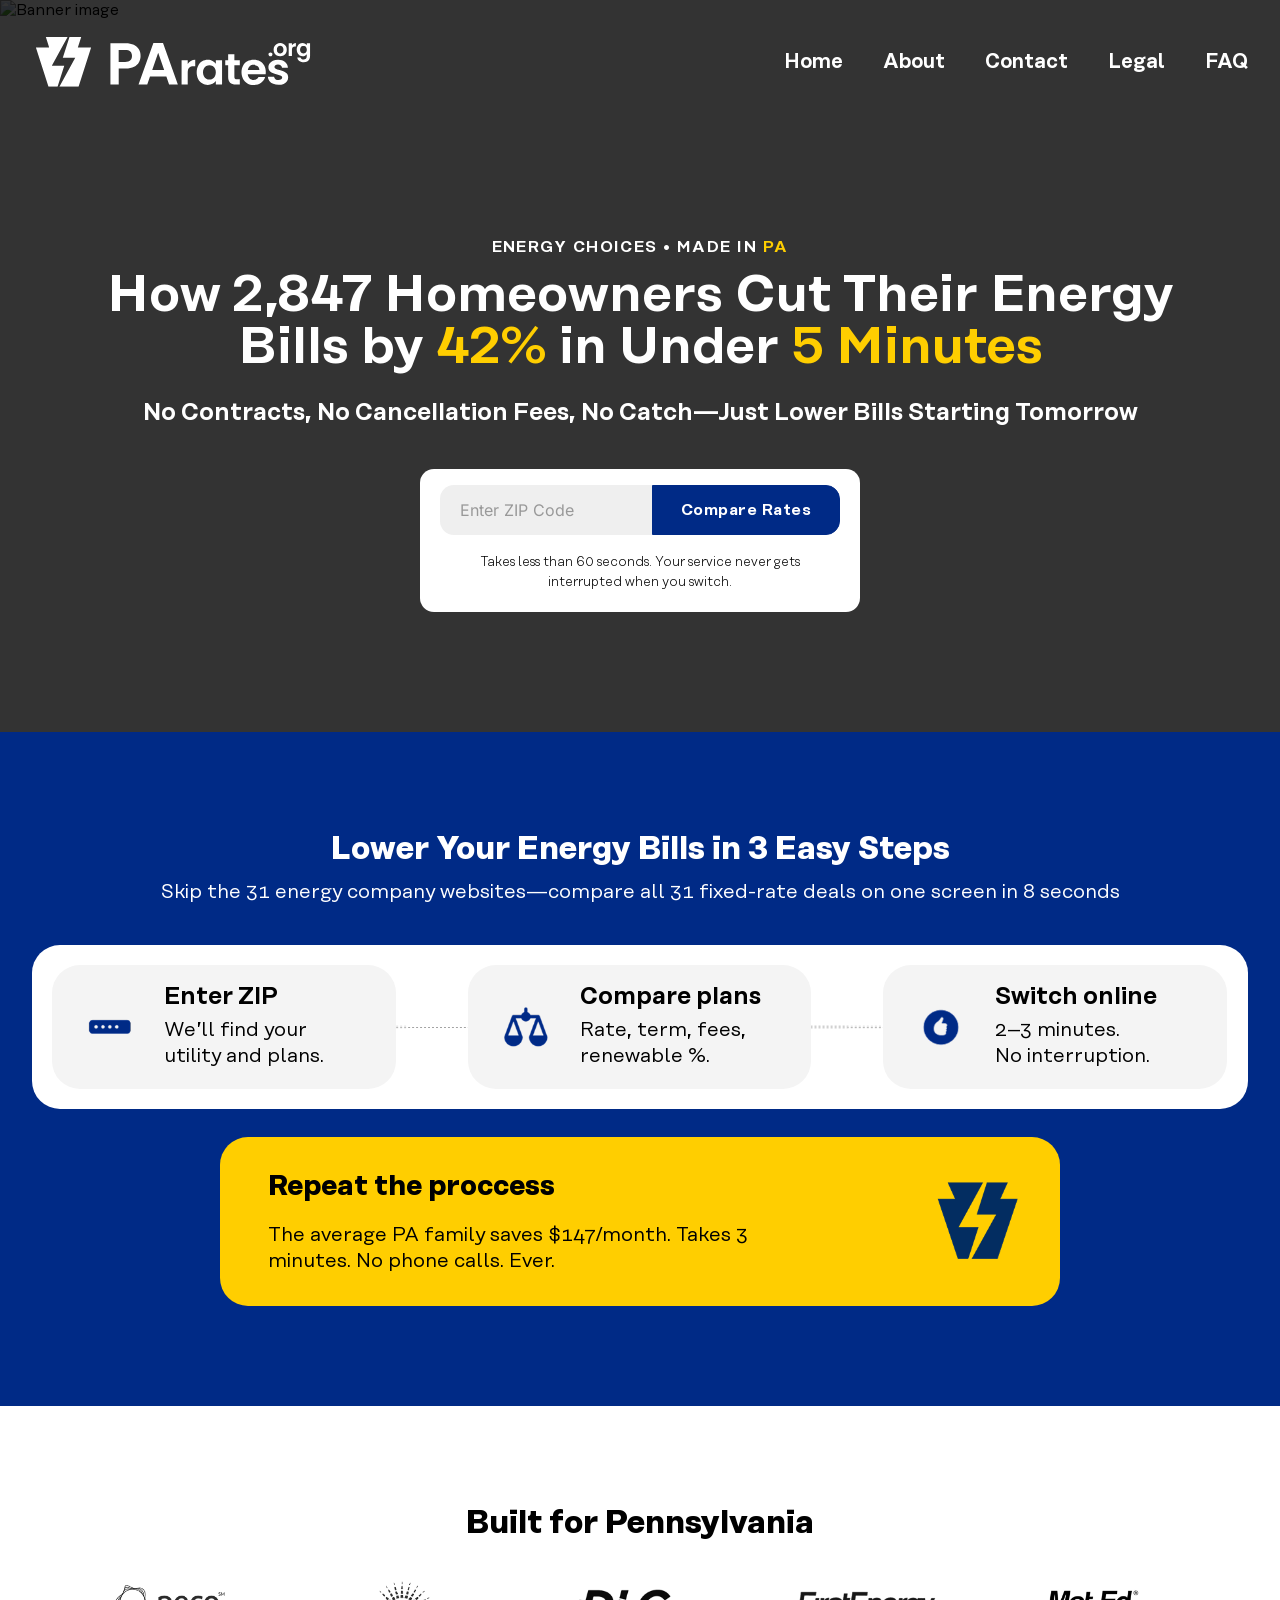
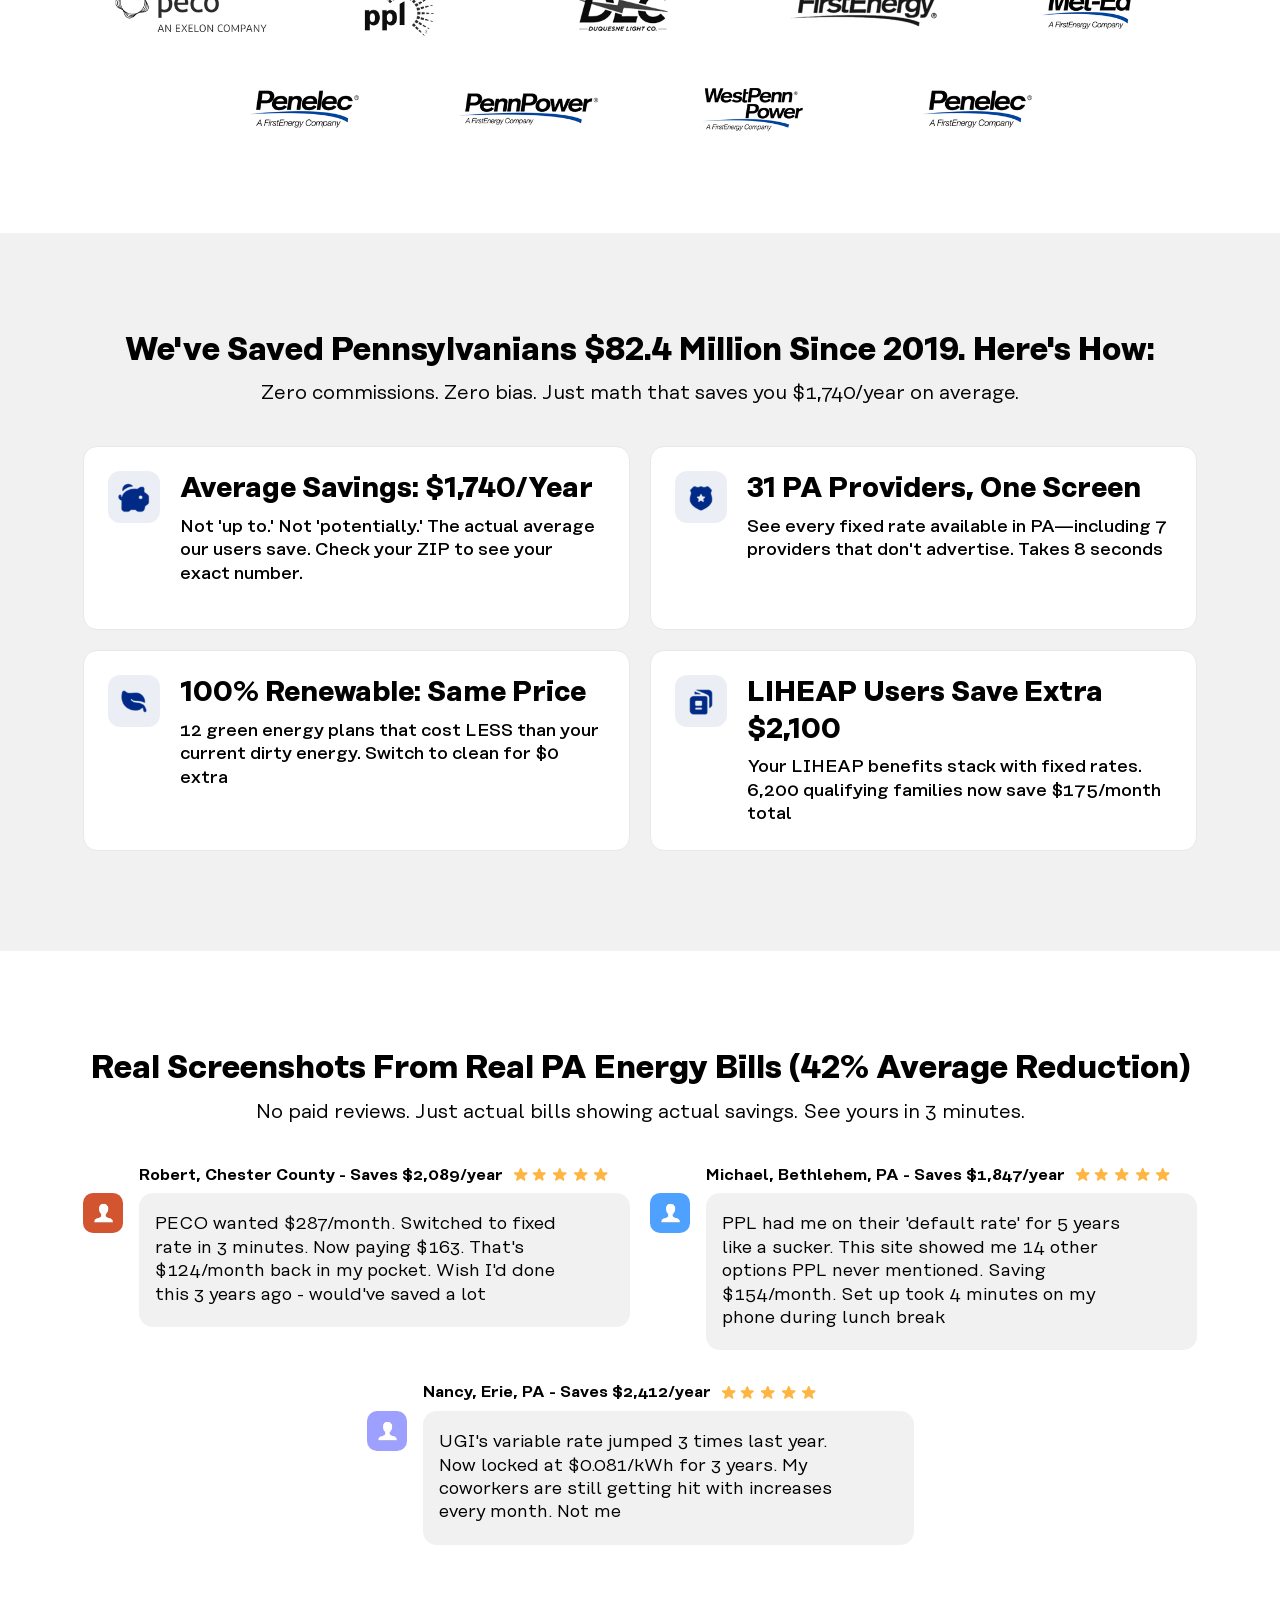
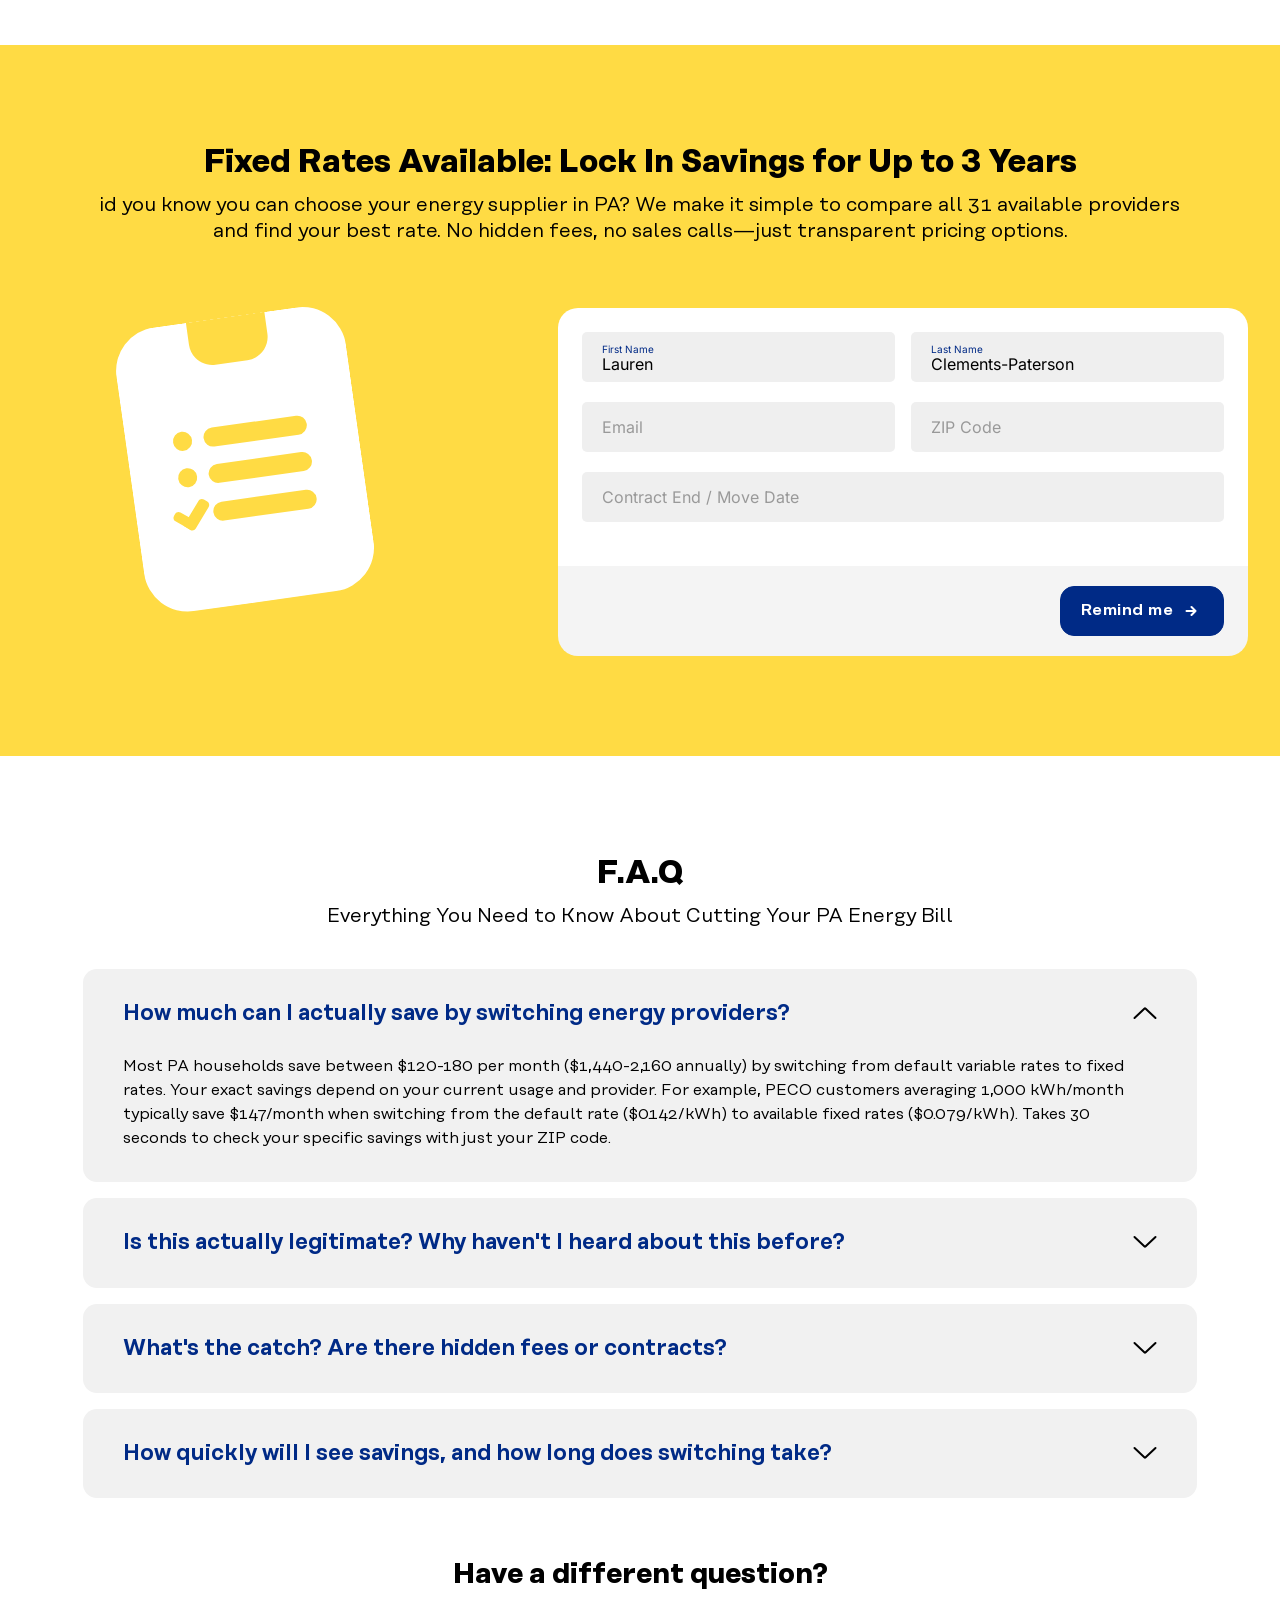
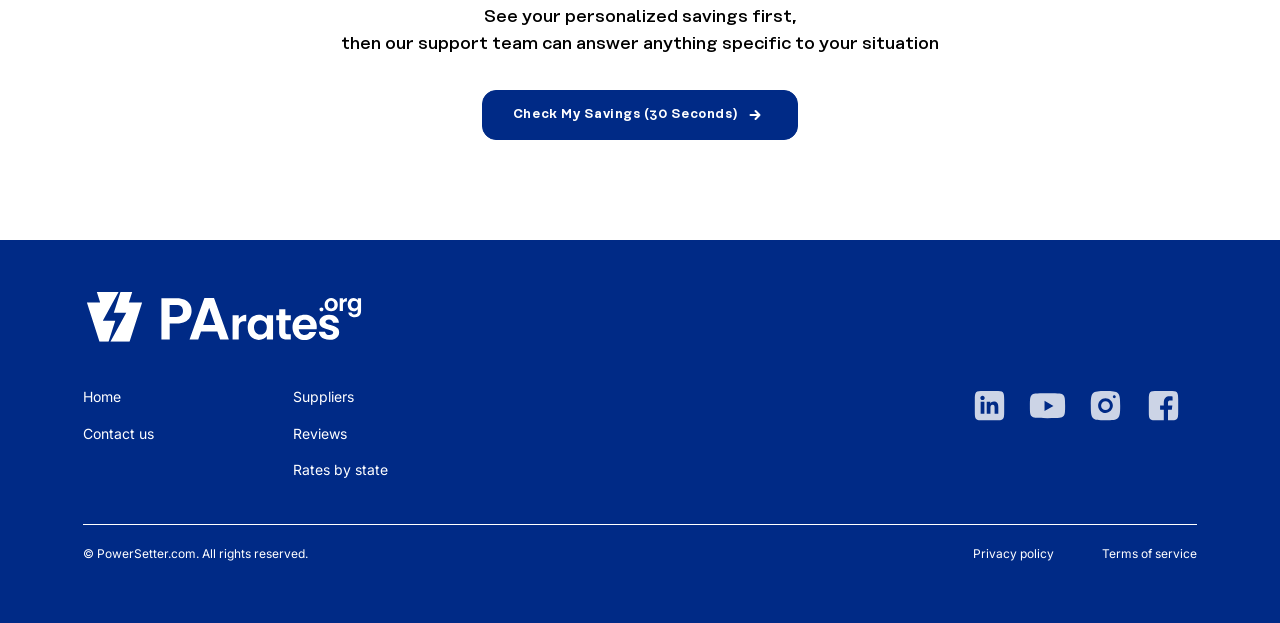
==== commit 2a0fbf94: "other pages" ====
--- a/dest/index.html
+++ b/dest/index.html
@@ -31,7 +31,7 @@
           <div class="container home-banner__container"><img class="home-banner__img" src="img/content/home-banner/bg.png" width="1920" height="733" alt="Banner image">
             <div class="home-banner__body">
               <div class="home-banner__caption">Energy Choices • Made in <span>PA</span></div>
-              <h1 class="home-banner__title">How 2,847 Homeowners Cut Their Energy Bills by 42% in Under 5 Minutes</h1>
+              <h1 class="home-banner__title">How 2,847 Homeowners Cut Their Energy Bills by <span>42%</span> in Under <span>5 Minutes</span></h1>
               <div class="home-banner__text">No Contracts, No Cancellation Fees, No Catch—Just Lower Bills Starting Tomorrow</div>
               <form class="home-banner__form" action="/.php" method="POST">
                 <div class="home-banner__form-group">
@@ -275,6 +275,10 @@
               <p>Switching online takes about 3 minutes. Your new rate starts with your next billing cycle (typically 2-7 days). First month's bill shows immediate savings—if you save $147/month, that's $147 back in your pocket starting month one. Fixed rates lock in for 12, 24, or 36 months, protecting you from the 3-5 price increases that hit variable-rate customers annually. Most people who switch today see their first reduced bill within 10 days.</p>
             </div>
           </div>
+        </div>
+        <div class="home-faq-under">
+          <h3>Have a different question?</h3>
+          <p>See your personalized savings first, <br /> then our support team can answer anything specific to your situation</p><a class="btn btn--accent btn--arrow-right" href="#">Check My Savings (30 Seconds)</a>
         </div>
       </section>
     </div>
--- a/dest/styles/app.css
+++ b/dest/styles/app.css
@@ -448,9 +448,6 @@
   border: 1px solid var(--color-white-solid);
 }
 
-.btn:hover {
-}
-
 .btn--reset {
   margin: 0;
   padding: 0;
@@ -499,6 +496,10 @@
 
 .btn--burger:before {
   background-image: url('../img/icons/burger.svg');
+}
+
+.btn--arrow-right:after {
+  background-image: url('../img/icons/arrow-right.svg');
 }
 
 .btns-spacer {
@@ -710,7 +711,7 @@
 }
 
 .section:last-child {
-  margin-bottom: 20px;
+  margin-bottom: 60px;
 }
 
 .section__head {
@@ -926,7 +927,7 @@
 .home-banner__title {
   color: var(--color-white-solid);
   text-align: center;
-  max-width: 710px;
+        /* max-width: 710px */
   margin: 0 auto;
 }
 
@@ -1306,6 +1307,7 @@
   font-weight: 600;
   font-size: 18px;
   width: 100%;
+  text-align: left;
   display: flex;
   justify-content: space-between;
 }
@@ -1349,6 +1351,29 @@
   margin-top: 0;
 }
 
+.home-faq-under {
+  margin: 60px 0 0;
+  text-align: center;
+}
+
+.home-faq-under h3 {
+  font-size: 18px;
+  margin-bottom: 12px;
+}
+
+.home-faq-under p {
+  font-family: var(--second-family);
+  font-weight: 500;
+  font-size: 16px;
+  margin: 0;
+}
+
+.home-faq-under .btn--arrow-right {
+  border-radius: 14px;
+  padding: 0 30px;
+  margin-top: 32px;
+}
+
 .feedback {
   width: 100%;
   max-width: 740px;
@@ -1484,6 +1509,60 @@
 
 .textarea > *:first-child {
   margin-top: 0;
+}
+
+.panel-offer {
+  font-family: var(--font-family);
+  background: var(--color-yellow-50);
+  padding: 16px 0;
+  margin-top: -32px;
+  margin-bottom: 32px;
+}
+
+.panel-offer__container {
+  max-width: 690px;
+  margin-right: auto;
+  margin-left: auto;
+  padding: 0 10px;
+  display: flex;
+  flex-wrap: wrap;
+  align-items: center;
+  justify-content: space-between;
+}
+
+.panel-offer__info {
+  width: 100%;
+  display: flex;
+  align-items: center;
+  justify-content: center;
+  margin: 0 0 12px;
+}
+
+.panel-offer__title {
+  font-family: var(--third-family);
+  font-weight: 700;
+  font-size: 18px;
+  line-height: 1;
+}
+
+.panel-offer__caption {
+  font-weight: 700;
+  font-size: 10px;
+  line-height: 1.1;
+  padding-left: 16px;
+  margin-left: 16px;
+  border-left: 1px solid #000;
+}
+
+.panel-offer__text {
+  font-size: 9px;
+  line-height: 1;
+  max-width: 300px;
+  width: 75%;
+}
+
+.panel-offer .btn--arrow-right:after {
+  margin: 0;
 }
 
 .footer {
@@ -1644,9 +1723,6 @@
 }
 
 .about-us__aside-list li a:hover {
-}
-
-.contact-us {
 }
 
 .companies {
@@ -1889,10 +1965,6 @@
     margin: 30px 0;
   }
 
-  .section:last-child {
-    margin-bottom: 60px;
-  }
-
   .section__text {
     font-size: 18px;
   }
@@ -1950,6 +2022,10 @@
     padding: 16px 48px 16px 12px;
   }
 
+  .home-faq-under h3 {
+    font-size: 24px;
+  }
+
   .feedback__title {
     margin-bottom: 40px;
   }
@@ -1964,6 +2040,15 @@
 
   .textarea .h5,.textarea h5 {
     margin-top: 40px;
+  }
+
+  .panel-offer {
+    margin-top: -40px;
+    margin-bottom: 40px;
+  }
+
+  .panel-offer__container {
+    padding: 0 32px;
   }
 
   .footer {
@@ -2054,6 +2139,19 @@
     min-width: 220px;
     max-width: 220px;
     margin-right: 20px;
+  }
+
+  .panel-offer__container {
+    flex-wrap: nowrap;
+  }
+
+  .panel-offer__info {
+    margin: 0;
+  }
+
+  .panel-offer__text {
+    margin: 0 20px;
+    width: 100%;
   }
 
   .footer {
@@ -2260,12 +2358,6 @@
     margin-left: 128px;
   }
 
-  .btn:hover {
-    color: #fff;
-    background: #412920;
-    border-color: #412920;
-  }
-
   .btn--accent:hover {
     color: var(--color-white-solid);
     background: #0236a6;
@@ -2491,6 +2583,14 @@
     min-width: 24px;
   }
 
+  .home-faq-under h3 {
+    font-size: 28px;
+  }
+
+  .home-faq-under p {
+    font-size: 18px;
+  }
+
   .feedback {
     margin-right: auto;
     margin-left: auto;
@@ -2512,8 +2612,18 @@
     font-size: 28px;
   }
 
+  .panel-offer {
+    margin-top: -60px;
+    margin-bottom: 60px;
+  }
+
   .footer {
     margin-top: 60px;
+  }
+
+  .about-us {
+    max-width: 670px;
+    margin: 0 auto;
   }
 
   .about-us__title {
